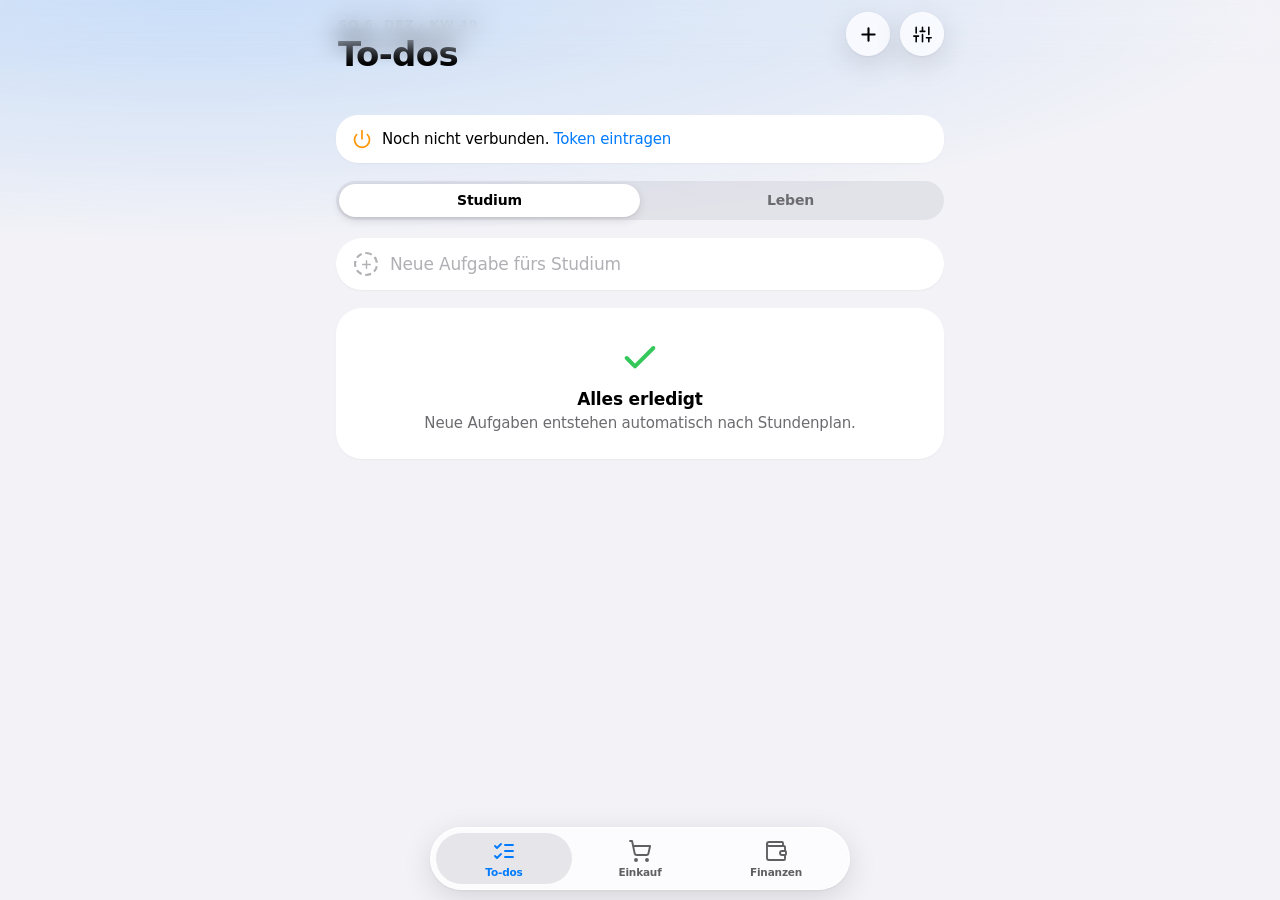
==== index.html @ f3ca8553 "Neues Design: Landschaft, Liquid Glass, Smart Stack, Licht-Favoriten, Nachtuhr, Handy im iOS-26-Stil" ====
<!doctype html>
<html lang="de">
<head>
<meta charset="utf-8">
<meta name="viewport" content="width=device-width, initial-scale=1, viewport-fit=cover">
<meta name="apple-mobile-web-app-capable" content="yes">
<meta name="mobile-web-app-capable" content="yes">
<meta name="apple-mobile-web-app-status-bar-style" content="default">
<meta name="apple-mobile-web-app-title" content="Alltag">
<meta name="theme-color" content="#f2f2f7" media="(prefers-color-scheme: light)">
<meta name="theme-color" content="#000000" media="(prefers-color-scheme: dark)">
<title>Alltag</title>
<link rel="stylesheet" href="shared/style.css">
<link rel="stylesheet" href="phone.css">
</head>
<body>
<div class="tint" id="tint"></div>
<div class="kante-oben"></div>
<div class="nav-knoepfe">
  <button class="rund glas" id="neu" aria-label="Hinzufügen"></button>
  <a class="rund glas" href="einstellungen.html" aria-label="Einstellungen" id="zahnrad"></a>
</div>

<main>
  <div class="kopf">
    <div class="info" id="datum">…</div>
    <h1 id="titel">To-dos</h1>
    <div class="wetterzeile" id="wetter"></div>
  </div>
  <div id="banner"></div>

  <section id="tab-todos" hidden>
    <div class="segment" data-seg="todoListe" style="--n:2"><button data-v="studium">Studium</button><button data-v="leben">Leben</button></div>
    <div class="gruppe eingabe-gruppe">
      <div class="zeile eingabe"><span class="kreis plus" id="plus-todo"></span><input class="feld" id="todo-input" placeholder="Neue Aufgabe" enterkeyhint="done" autocomplete="off"></div>
      <div class="zubehoer" id="todo-zubehoer" hidden>
        <div class="chips" id="todo-module"></div>
        <div class="chips" id="todo-faellig"></div>
      </div>
    </div>
    <div id="todo-liste"></div>
    <button class="textknopf" id="erledigt-umschalten"></button>
    <div id="erledigt-liste"></div>
  </section>

  <section id="tab-einkauf" hidden>
    <div class="gruppe eingabe-gruppe">
      <div class="zeile eingabe"><span class="kreis plus" id="plus-einkauf"></span><input class="feld" id="einkauf-input" placeholder="Artikel hinzufügen" enterkeyhint="done" autocomplete="off"></div>
    </div>
    <div class="vorschlaege" id="vorschlaege"></div>
    <div id="einkauf-liste"></div>
    <button class="textknopf" id="einkauf-aufraeumen" hidden>Erledigte entfernen</button>
  </section>

  <section id="tab-finanzen" hidden>
    <div class="segment" data-seg="finAnsicht" style="--n:2"><button data-v="uebersicht">Übersicht</button><button data-v="verlauf">Verlauf</button></div>
    <div id="fin-uebersicht">
      <div class="segment klein" data-seg="zeitraum" style="--n:3"><button data-v="monat">Monat</button><button data-v="3m">3 Monate</button><button data-v="12m">12 Monate</button></div>
      <div class="held" id="fin-held"></div>
      <div class="gruppe-titel"><span>Kategorien</span><span class="zahl" id="fin-hinweis"></span></div>
      <div class="gruppe" id="fin-kat"></div>
      <div id="fin-letzte"></div>
    </div>
    <div id="fin-verlauf" hidden>
      <div class="chips" id="verlauf-chips" style="margin-bottom:14px"></div>
      <div class="diagramm" id="verlauf-svg"></div>
      <div class="kennzahlen" id="verlauf-zahlen"></div>
    </div>
  </section>
</main>

<nav class="tabbar glas" id="tabbar">
  <span class="tab-pille"></span>
  <button data-tab="todos" id="tb-todos"></button>
  <button data-tab="einkauf" id="tb-einkauf"></button>
  <button data-tab="finanzen" id="tb-finanzen"></button>
</nav>

<div class="schleier" id="schleier"></div>

<!-- Ausgabe -->
<div class="blatt glas" id="blatt-kosten">
  <div class="griff"></div>
  <div class="kopfzeile"><button class="rund-k" data-zu aria-label="Abbrechen" id="kosten-zu"></button><b id="kosten-titel">Neue Ausgabe</b><button class="rund-k fertig" id="kosten-sichern" aria-label="Sichern"></button></div>
  <input class="betragfeld" id="betrag" inputmode="decimal" placeholder="0,00 €" autocomplete="off">
  <div class="katwahl" id="katwahl"></div>
  <div class="gruppe" style="margin-bottom:10px">
    <div class="zeile"><input class="feld" id="notiz" placeholder="Notiz (optional)" autocomplete="off"></div>
    <div class="zeile"><span class="haupt">Datum</span><input type="date" id="kosten-datum" class="datumfeld"></div>
  </div>
  <button class="loeschknopf" id="kosten-loeschen" hidden>Ausgabe löschen</button>
  <div class="fehler" id="kosten-fehler"></div>
</div>

<!-- Aufgabe bearbeiten -->
<div class="blatt glas" id="blatt-aufgabe">
  <div class="griff"></div>
  <div class="kopfzeile"><button class="rund-k" data-zu aria-label="Abbrechen" id="aufgabe-zu"></button><b>Aufgabe</b><button class="rund-k fertig" id="aufgabe-sichern" aria-label="Sichern"></button></div>
  <div class="gruppe" style="margin-bottom:14px"><div class="zeile"><input class="feld" id="aufgabe-titel" placeholder="Titel" autocomplete="off"></div></div>
  <div class="unterlabel">Liste</div>
  <div class="segment" id="aufgabe-liste" data-lokal style="--n:2"><button data-v="studium">Studium</button><button data-v="leben">Leben</button></div>
  <div id="aufgabe-modul-box"><div class="unterlabel">Modul</div><div class="chips" id="aufgabe-module" style="margin-bottom:16px"></div></div>
  <div class="unterlabel">Fällig</div>
  <div class="chips" id="aufgabe-faellig" style="margin-bottom:10px"></div>
  <input type="date" id="aufgabe-datum" class="datumfeld voll" hidden>
  <button class="loeschknopf" id="aufgabe-loeschen">Aufgabe löschen</button>
</div>

<script type="module" src="phone.js"></script>
</body>
</html>
---- shared/style.css ----
:root {
  color-scheme: light dark;
  --bg: #f2f2f7; --karte: #ffffff; --karte2: #f2f2f7; --text: #000; --t2: #6c6c70; --t3: #b0b0b5;
  --linie: rgba(60, 60, 67, .15); --accent: #007aff; --ok: #34c759; --warn: #ff9500; --bad: #ff3b30;
  --seg: rgba(118, 118, 128, .12); --seg-an: #fff; --schatten: 0 1px 2px rgba(0, 0, 0, .04);
  --glas: rgba(255, 255, 255, .72); --glas-rand: rgba(255, 255, 255, .8); --glas-schatten: 0 8px 30px rgba(0, 0, 0, .12), 0 1px 3px rgba(0, 0, 0, .06);
  --rund: 26px; --tint: #007aff;
}
@media (prefers-color-scheme: dark) {
  :root {
    --bg: #000; --karte: #1c1c1e; --karte2: #2c2c2e; --text: #fff; --t2: #98989f; --t3: #5a5a5f;
    --linie: rgba(84, 84, 88, .5); --accent: #0a84ff; --ok: #30d158; --warn: #ff9f0a; --bad: #ff453a;
    --seg: rgba(118, 118, 128, .24); --seg-an: #636366; --schatten: none;
    --glas: rgba(40, 40, 44, .62); --glas-rand: rgba(255, 255, 255, .14); --glas-schatten: 0 8px 30px rgba(0, 0, 0, .5);
  }
}
* { box-sizing: border-box; -webkit-tap-highlight-color: transparent; }
html, body { margin: 0; }
body { background: var(--bg); color: var(--text); font: 17px/1.35 -apple-system, BlinkMacSystemFont, "SF Pro Text", system-ui, sans-serif; -webkit-font-smoothing: antialiased; letter-spacing: -.01em; }
button, input, select { font: inherit; color: inherit; letter-spacing: inherit; }
a { color: var(--accent); text-decoration: none; }
.ic { display: block; flex: none; }
[hidden] { display: none !important; }

/* Liquid Glass */
.glas { background: var(--glas); -webkit-backdrop-filter: blur(22px) saturate(180%); backdrop-filter: blur(22px) saturate(180%);
  border: .5px solid var(--glas-rand); box-shadow: var(--glas-schatten), inset 0 1px 0 rgba(255, 255, 255, .45); }
@media (prefers-color-scheme: dark) { .glas { box-shadow: var(--glas-schatten), inset 0 1px 0 rgba(255, 255, 255, .12); } }

.gruppe { background: var(--karte); border-radius: var(--rund); overflow: hidden; margin: 0 0 24px; box-shadow: var(--schatten); }
.gruppe-titel { font-size: 15px; font-weight: 650; color: var(--text); margin: 0 6px 8px; display: flex; justify-content: space-between; align-items: baseline; letter-spacing: -.01em; }
.gruppe-titel .zahl { font-size: 15px; font-weight: 500; color: var(--t2); }
.zeile { display: flex; align-items: center; gap: 12px; min-height: 52px; padding: 9px 18px; position: relative; }
.zeile + .zeile::before, .zeile + .eintraege::before { content: ""; position: absolute; top: 0; right: 0; left: var(--einzug, 18px); border-top: .5px solid var(--linie); }
.zeile .haupt { flex: 1; min-width: 0; }
.zeile .neben { color: var(--t2); font-size: 15px; white-space: nowrap; font-variant-numeric: tabular-nums; }

.segment { position: relative; display: flex; background: var(--seg); border-radius: 999px; padding: 3px; margin: 0 0 18px; }
.segment::before { content: ""; position: absolute; top: 3px; bottom: 3px; left: 3px; width: calc((100% - 6px) / var(--n, 2)); border-radius: 999px; background: var(--seg-an);
  box-shadow: 0 3px 10px rgba(0, 0, 0, .12), 0 1px 2px rgba(0, 0, 0, .06); transform: translateX(calc(100% * var(--i, 0))); transition: transform .35s cubic-bezier(.3, .9, .3, 1.05); }
.segment button { position: relative; flex: 1; border: 0; background: transparent; padding: 7px 4px; border-radius: 999px; font-size: 14px; font-weight: 550; color: var(--t2); transition: color .25s; }
.segment button.an { color: var(--text); font-weight: 650; }

.kreis { width: 24px; height: 24px; border-radius: 50%; border: 2px solid var(--cd, var(--t3)); flex: none; display: grid; place-items: center; color: transparent; background: none; padding: 0; transition: background .2s, transform .15s; }
.kreis:active { transform: scale(.85); }
.kreis.an { background: var(--cd, var(--accent)); color: #fff; }
@media (prefers-color-scheme: dark) { .kreis { border-color: var(--c, var(--t3)); } .kreis.an { background: var(--c, var(--accent)); color: #000; } }

.badge { position: relative; z-index: 0; flex: none; display: inline-block; font-size: 12px; font-weight: 750; letter-spacing: .02em; padding: 2px 6px; border-radius: 6px; color: var(--cd); margin-right: 7px; vertical-align: 1px; }
.badge::before { content: ""; position: absolute; inset: 0; border-radius: inherit; background: var(--c); opacity: .28; z-index: -1; }
@media (prefers-color-scheme: dark) { .badge { color: var(--c); } .badge::before { opacity: .22; } }

input.feld { width: 100%; border: 0; background: transparent; outline: none; padding: 0; font-size: 17px; }
input.feld::placeholder { color: var(--t3); }
.textknopf { background: none; border: 0; color: var(--accent); padding: 10px 6px; font-size: 16px; font-weight: 500; }
.symbol { width: 30px; height: 30px; border-radius: 9px; display: grid; place-items: center; color: #fff; flex: none; box-shadow: inset 0 1px 0 rgba(255,255,255,.25); }

.chips { display: flex; gap: 8px; overflow-x: auto; margin: 0 -16px; padding: 2px 16px; scrollbar-width: none; }
.chips::-webkit-scrollbar { display: none; }
.chip { flex: none; display: inline-flex; align-items: center; gap: 5px; border: 0; background: var(--karte); border-radius: 999px; padding: 7px 13px; font-size: 14px; font-weight: 550; box-shadow: var(--schatten); color: var(--text); }
.chip.an { background: var(--c, var(--accent)); color: #fff; }
.chip .ic { width: 15px; height: 15px; }

#toast { position: fixed; left: 50%; bottom: calc(92px + env(safe-area-inset-bottom)); transform: translate(-50%, 20px) scale(.96); opacity: 0; pointer-events: none;
  border-radius: 999px; padding: 8px 8px 8px 18px; display: flex; gap: 12px; align-items: center; font-size: 15px; font-weight: 500;
  transition: transform .3s cubic-bezier(.3, .9, .3, 1.1), opacity .25s; z-index: 60; max-width: calc(100% - 32px); white-space: nowrap;
  background: var(--glas); -webkit-backdrop-filter: blur(22px) saturate(180%); backdrop-filter: blur(22px) saturate(180%); border: .5px solid var(--glas-rand); box-shadow: var(--glas-schatten); }
#toast span { overflow: hidden; text-overflow: ellipsis; }
#toast.an { transform: translate(-50%, 0) scale(1); opacity: 1; pointer-events: auto; }
#toast button { background: var(--accent); border: 0; color: #fff; font-weight: 650; padding: 6px 13px; border-radius: 999px; font-size: 14px; }
---- phone.css ----
main { position: relative; z-index: 1; padding: calc(env(safe-area-inset-top) + 14px) 16px calc(120px + env(safe-area-inset-bottom)); max-width: 640px; margin: 0 auto; }
.tint { position: fixed; inset: 0 0 auto 0; height: 340px; z-index: 0; pointer-events: none; transition: background .6s;
  background: radial-gradient(120% 100% at 15% 0%, var(--tint-farbe, rgba(0,122,255,.16)), transparent 70%); }
.kante-oben { position: fixed; inset: 0 0 auto 0; height: calc(env(safe-area-inset-top) + 66px); z-index: 20; pointer-events: none;
  -webkit-backdrop-filter: blur(14px); backdrop-filter: blur(14px); -webkit-mask-image: linear-gradient(#000 45%, transparent); mask-image: linear-gradient(#000 45%, transparent); }

.nav-knoepfe { position: fixed; top: calc(env(safe-area-inset-top) + 12px); right: max(16px, calc(50% - 304px)); display: flex; gap: 10px; z-index: 25; }
.rund { width: 44px; height: 44px; border-radius: 50%; display: grid; place-items: center; color: var(--text); border: 0; padding: 0; }
.rund:active { transform: scale(.92); }
.rund.akzent { background: var(--accent); color: #fff; border: 0; box-shadow: 0 6px 18px rgba(0, 122, 255, .35), inset 0 1px 0 rgba(255,255,255,.35); }

.kopf { margin: 2px 2px 18px; padding-right: 110px; }
.kopf .info { font-size: 13px; color: var(--t2); font-weight: 650; text-transform: uppercase; letter-spacing: .03em; }
h1 { font-size: 34px; font-weight: 750; letter-spacing: -.02em; margin: 2px 0 6px; line-height: 1.1; }
.wetterzeile { display: flex; align-items: center; gap: 6px; font-size: 14px; color: var(--t2); min-height: 18px; white-space: nowrap; overflow: hidden; }
.wetterzeile .ic { color: #ff9f0a; width: 17px; height: 17px; }
.wetterzeile b { color: var(--text); font-weight: 600; }

/* Tab-Leiste */
.tabbar { position: fixed; left: 50%; transform: translateX(-50%); bottom: calc(10px + env(safe-area-inset-bottom)); width: min(calc(100% - 40px), 420px);
  display: grid; grid-template-columns: repeat(3, 1fr); padding: 5px; border-radius: 999px; z-index: 30; }
.tab-pille { position: absolute; top: 5px; bottom: 5px; left: 5px; width: calc((100% - 10px) / 3); border-radius: 999px; background: rgba(120, 120, 128, .16);
  transform: translateX(calc(100% * var(--i, 0))); transition: transform .4s cubic-bezier(.3, .9, .3, 1.1); }
.tabbar button { position: relative; border: 0; background: none; display: flex; flex-direction: column; align-items: center; gap: 2px; padding: 6px 0 5px; font-size: 10.5px; font-weight: 600; color: var(--text); opacity: .62; transition: color .25s, opacity .25s; }
.tabbar button.an { color: var(--accent); opacity: 1; }
.tabbar .ic { width: 24px; height: 24px; }
.tabbar .punkt { position: absolute; top: 3px; left: calc(50% + 9px); min-width: 17px; height: 17px; padding: 0 5px; border-radius: 999px; background: var(--bad); color: #fff; font-size: 11px; font-weight: 700; line-height: 17px; text-align: center; }

/* Eingabe */
.eingabe-gruppe { margin-bottom: 18px; }
.kreis.plus { border-style: dashed; color: var(--t3); border-color: var(--t3); }
.kreis.plus .ic { width: 13px; height: 13px; }
.zubehoer { padding: 2px 0 12px; display: flex; flex-direction: column; gap: 8px; border-top: .5px solid var(--linie); padding-top: 10px; }
.zubehoer .chips { margin: 0; padding: 0 14px; }
.zubehoer .chip { background: var(--karte2); box-shadow: none; padding: 6px 12px; }
.zubehoer .chip.an { background: var(--c, var(--accent)); color: #fff; }
.unterlabel { font-size: 13px; color: var(--t2); font-weight: 600; text-transform: uppercase; letter-spacing: .03em; margin: 0 4px 7px; }

/* Aufgaben */
.task { --einzug: 54px; }
.task .titel { display: flex; align-items: center; min-width: 0; }
.task .titel .txt { overflow: hidden; text-overflow: ellipsis; white-space: nowrap; }
.task.erl .titel .txt { color: var(--t2); text-decoration: line-through; }
.task .neben.heute { color: var(--cd); font-weight: 650; }
.task .neben.ueber { color: var(--bad); font-weight: 600; }
@media (prefers-color-scheme: dark) { .task .neben.heute { color: var(--c); } }
.leer { text-align: center; color: var(--t2); padding: 30px 16px 26px; font-size: 15px; }
.leer .ic { margin: 0 auto 10px; color: var(--ok); width: 40px; height: 40px; }
.leer b { display: block; color: var(--text); font-size: 17px; margin-bottom: 2px; }

/* Einkauf */
.artikel { --einzug: 54px; }
.artikel.erl .haupt { color: var(--t3); text-decoration: line-through; }
.vorschlaege { margin: -6px 0 20px; }
.vorschlaege .unterlabel { margin-bottom: 8px; }

/* Finanzen */
.segment.klein button { font-size: 13px; padding: 6px 4px; }
.held { position: relative; overflow: hidden; background: var(--karte); border-radius: 28px; padding: 20px 20px 18px; margin-bottom: 26px; box-shadow: var(--schatten); }
.held .reihe { display: flex; align-items: center; justify-content: space-between; gap: 12px; }
.held .klein { font-size: 13px; color: var(--t2); font-weight: 650; text-transform: uppercase; letter-spacing: .03em; }
.held .gross { font-family: ui-rounded, -apple-system, system-ui, sans-serif; font-size: 44px; font-weight: 700; letter-spacing: -.03em; margin: 2px 0 2px; font-variant-numeric: tabular-nums; line-height: 1.05; }
.held .unter { font-size: 15px; color: var(--t2); }
.held .unter b { color: var(--text); font-weight: 650; }
.held .ring text { font-family: ui-rounded, -apple-system, system-ui; font-size: 15px; font-weight: 700; fill: var(--text); }
.stapelbalken { display: flex; height: 10px; border-radius: 999px; overflow: hidden; background: var(--karte2); margin-top: 16px; gap: 2px; }
.stapelbalken span { display: block; height: 100%; }
.kat { --einzug: 60px; cursor: pointer; }
.kat .oben { display: flex; justify-content: space-between; gap: 8px; align-items: baseline; }
.kat .betrag { font-variant-numeric: tabular-nums; font-weight: 600; }
.kat .betrag small { color: var(--t2); font-weight: 400; font-size: 14px; }
.balken { height: 6px; border-radius: 999px; background: var(--karte2); margin-top: 7px; overflow: hidden; }
.balken span { display: block; height: 100%; border-radius: 999px; }
.balken .ok { background: var(--ok); } .balken .warn { background: var(--warn); } .balken .bad { background: var(--bad); } .balken .neutral { background: var(--t3); }
.eintraege { position: relative; background: var(--karte2); }
.eintrag { display: flex; gap: 10px; align-items: center; padding: 10px 18px 10px 60px; font-size: 15px; }
.eintrag .haupt { flex: 1; min-width: 0; overflow: hidden; text-overflow: ellipsis; white-space: nowrap; }
.eintrag .neben { color: var(--t2); font-variant-numeric: tabular-nums; }
.buchung { --einzug: 60px; cursor: pointer; }
.buchung .unter { font-size: 13px; color: var(--t2); }
.buchung .betrag { font-weight: 600; font-variant-numeric: tabular-nums; }

.diagramm { background: var(--karte); border-radius: 26px; padding: 18px 12px 10px; margin-bottom: 22px; box-shadow: var(--schatten); }
.diagramm svg { display: block; width: 100%; height: auto; }
.diagramm text { font-size: 11px; fill: var(--t2); }
.kennzahlen { display: grid; grid-template-columns: 1fr 1fr; gap: 12px; margin-bottom: 22px; }
.kennzahl { background: var(--karte); border-radius: 22px; padding: 14px 16px; box-shadow: var(--schatten); }
.kennzahl .k { font-size: 13px; color: var(--t2); font-weight: 500; }
.kennzahl .v { font-family: ui-rounded, -apple-system, system-ui; font-size: 24px; font-weight: 700; font-variant-numeric: tabular-nums; letter-spacing: -.02em; }

/* Sheets */
.schleier { position: fixed; inset: 0; background: rgba(0, 0, 0, .28); z-index: 40; opacity: 0; pointer-events: none; transition: opacity .3s; }
.schleier.an { opacity: 1; pointer-events: auto; }
.blatt { position: fixed; left: 8px; right: 8px; bottom: calc(8px + env(safe-area-inset-bottom)); max-width: 620px; margin: 0 auto; border-radius: 36px; padding: 8px 18px 20px; z-index: 41;
  transform: translateY(calc(100% + 30px)); transition: transform .42s cubic-bezier(.25, .9, .3, 1); max-height: calc(100% - env(safe-area-inset-top) - 30px); overflow-y: auto;
  --glas: rgba(242, 242, 247, .9); }
@media (prefers-color-scheme: dark) { .blatt { --glas: rgba(28, 28, 30, .9); } }
.blatt.an { transform: none; }
.blatt .griff { width: 38px; height: 5px; border-radius: 3px; background: var(--t3); margin: 0 auto 8px; opacity: .7; }
.blatt .kopfzeile { display: flex; justify-content: space-between; align-items: center; margin-bottom: 14px; }
.blatt .kopfzeile b { font-size: 17px; font-weight: 650; }
.rund-k { width: 38px; height: 38px; border-radius: 50%; border: 0; display: grid; place-items: center; background: var(--seg); color: var(--text); padding: 0; }
.rund-k.fertig { background: var(--accent); color: #fff; }
.rund-k .ic { width: 18px; height: 18px; }
.betragfeld { display: block; width: 100%; border: 0; background: none; outline: none; text-align: center; font-family: ui-rounded, -apple-system, system-ui; font-size: 46px; font-weight: 700; letter-spacing: -.03em; padding: 4px 0 14px; font-variant-numeric: tabular-nums; }
.betragfeld::placeholder { color: var(--t3); }
.katwahl { display: grid; grid-template-columns: repeat(3, 1fr); gap: 8px; margin-bottom: 14px; }
.katwahl button { border: 0; background: var(--karte); border-radius: 18px; padding: 11px 4px 9px; display: flex; flex-direction: column; align-items: center; gap: 6px; font-size: 12.5px; font-weight: 600; transition: transform .15s; }
.katwahl button:active { transform: scale(.95); }
.katwahl button.an { box-shadow: inset 0 0 0 2.5px var(--c); }
.datumfeld { border: 0; background: var(--karte2); border-radius: 10px; padding: 6px 10px; font-size: 15px; color: var(--accent); outline: none; }
.datumfeld.voll { display: block; width: 100%; margin-bottom: 12px; padding: 10px 12px; }
.loeschknopf { display: block; width: 100%; border: 0; border-radius: 16px; padding: 13px; background: var(--karte); color: var(--bad); font-weight: 600; margin-top: 8px; }
.fehler { color: var(--bad); font-size: 14px; text-align: center; min-height: 18px; margin-top: 6px; }

.banner { background: var(--karte); border-radius: 22px; padding: 14px 16px; margin-bottom: 18px; font-size: 15px; display: flex; gap: 10px; align-items: center; box-shadow: var(--schatten); }
.banner .ic { color: var(--warn); }
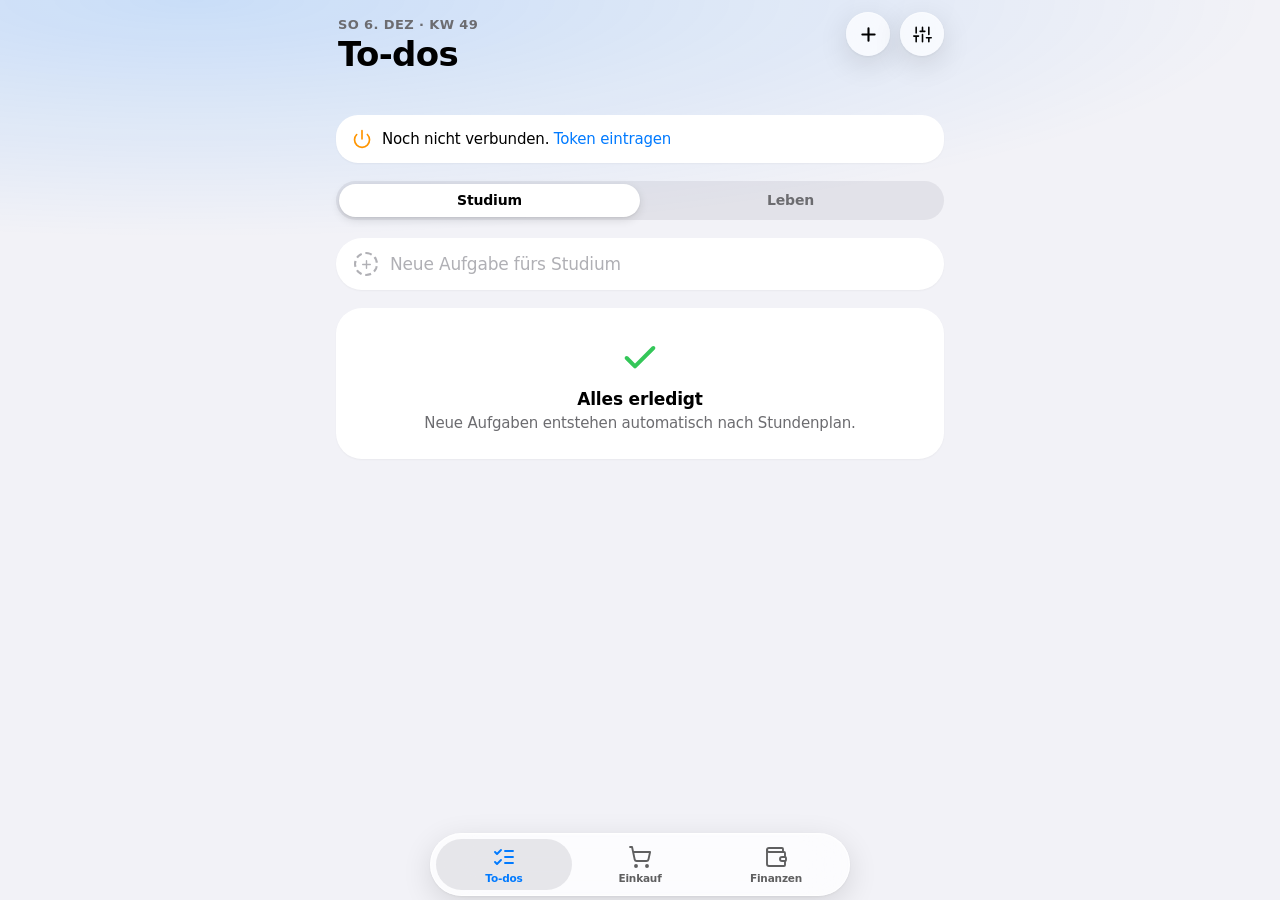
==== commit 7de84bbd: "Kopfzeilen-Overlay entfernt, Tab-Leiste tiefer, kein Rot bei Datum, Zuletzt-Anzeige raus Co-Authored" ====
--- a/index.html
+++ b/index.html
@@ -10,12 +10,13 @@
 <meta name="theme-color" content="#f2f2f7" media="(prefers-color-scheme: light)">
 <meta name="theme-color" content="#000000" media="(prefers-color-scheme: dark)">
 <title>Alltag</title>
+<link rel="apple-touch-icon" href="icons/alltag-180.png">
+<link rel="icon" href="icons/alltag-512.png">
 <link rel="stylesheet" href="shared/style.css">
 <link rel="stylesheet" href="phone.css">
 </head>
 <body>
 <div class="tint" id="tint"></div>
-<div class="kante-oben"></div>
 <div class="nav-knoepfe">
   <button class="rund glas" id="neu" aria-label="Hinzufügen"></button>
   <a class="rund glas" href="einstellungen.html" aria-label="Einstellungen" id="zahnrad"></a>
--- a/phone.css
+++ b/phone.css
@@ -1,9 +1,8 @@
 main { position: relative; z-index: 1; padding: calc(env(safe-area-inset-top) + 14px) 16px calc(120px + env(safe-area-inset-bottom)); max-width: 640px; margin: 0 auto; }
 .tint { position: fixed; inset: 0 0 auto 0; height: 340px; z-index: 0; pointer-events: none; transition: background .6s;
   background: radial-gradient(120% 100% at 15% 0%, var(--tint-farbe, rgba(0,122,255,.16)), transparent 70%); }
-.kante-oben { position: fixed; inset: 0 0 auto 0; height: calc(env(safe-area-inset-top) + 66px); z-index: 20; pointer-events: none;
-  -webkit-backdrop-filter: blur(14px); backdrop-filter: blur(14px); -webkit-mask-image: linear-gradient(#000 45%, transparent); mask-image: linear-gradient(#000 45%, transparent); }
 
+.kante-oben.an { opacity: 1; }
 .nav-knoepfe { position: fixed; top: calc(env(safe-area-inset-top) + 12px); right: max(16px, calc(50% - 304px)); display: flex; gap: 10px; z-index: 25; }
 .rund { width: 44px; height: 44px; border-radius: 50%; display: grid; place-items: center; color: var(--text); border: 0; padding: 0; }
 .rund:active { transform: scale(.92); }
@@ -17,7 +16,7 @@
 .wetterzeile b { color: var(--text); font-weight: 600; }
 
 /* Tab-Leiste */
-.tabbar { position: fixed; left: 50%; transform: translateX(-50%); bottom: calc(10px + env(safe-area-inset-bottom)); width: min(calc(100% - 40px), 420px);
+.tabbar { position: fixed; left: 50%; transform: translateX(-50%); bottom: calc(env(safe-area-inset-bottom) * .4 + 4px); width: min(calc(100% - 40px), 420px);
   display: grid; grid-template-columns: repeat(3, 1fr); padding: 5px; border-radius: 999px; z-index: 30; }
 .tab-pille { position: absolute; top: 5px; bottom: 5px; left: 5px; width: calc((100% - 10px) / 3); border-radius: 999px; background: rgba(120, 120, 128, .16);
   transform: translateX(calc(100% * var(--i, 0))); transition: transform .4s cubic-bezier(.3, .9, .3, 1.1); }
@@ -42,7 +41,7 @@
 .task .titel .txt { overflow: hidden; text-overflow: ellipsis; white-space: nowrap; }
 .task.erl .titel .txt { color: var(--t2); text-decoration: line-through; }
 .task .neben.heute { color: var(--cd); font-weight: 650; }
-.task .neben.ueber { color: var(--bad); font-weight: 600; }
+.task .neben.ueber { color: var(--t2); }
 @media (prefers-color-scheme: dark) { .task .neben.heute { color: var(--c); } }
 .leer { text-align: center; color: var(--t2); padding: 30px 16px 26px; font-size: 15px; }
 .leer .ic { margin: 0 auto 10px; color: var(--ok); width: 40px; height: 40px; }
@@ -92,10 +91,10 @@
 .schleier { position: fixed; inset: 0; background: rgba(0, 0, 0, .28); z-index: 40; opacity: 0; pointer-events: none; transition: opacity .3s; }
 .schleier.an { opacity: 1; pointer-events: auto; }
 .blatt { position: fixed; left: 8px; right: 8px; bottom: calc(8px + env(safe-area-inset-bottom)); max-width: 620px; margin: 0 auto; border-radius: 36px; padding: 8px 18px 20px; z-index: 41;
-  transform: translateY(calc(100% + 30px)); transition: transform .42s cubic-bezier(.25, .9, .3, 1); max-height: calc(100% - env(safe-area-inset-top) - 30px); overflow-y: auto;
+  transform: translateY(calc(100% + 60px)); visibility: hidden; transition: transform .42s cubic-bezier(.25, .9, .3, 1), visibility 0s .42s; max-height: calc(100% - env(safe-area-inset-top) - 30px); overflow-y: auto;
   --glas: rgba(242, 242, 247, .9); }
 @media (prefers-color-scheme: dark) { .blatt { --glas: rgba(28, 28, 30, .9); } }
-.blatt.an { transform: none; }
+.blatt.an { transform: none; visibility: visible; transition: transform .42s cubic-bezier(.25, .9, .3, 1), visibility 0s; }
 .blatt .griff { width: 38px; height: 5px; border-radius: 3px; background: var(--t3); margin: 0 auto 8px; opacity: .7; }
 .blatt .kopfzeile { display: flex; justify-content: space-between; align-items: center; margin-bottom: 14px; }
 .blatt .kopfzeile b { font-size: 17px; font-weight: 650; }
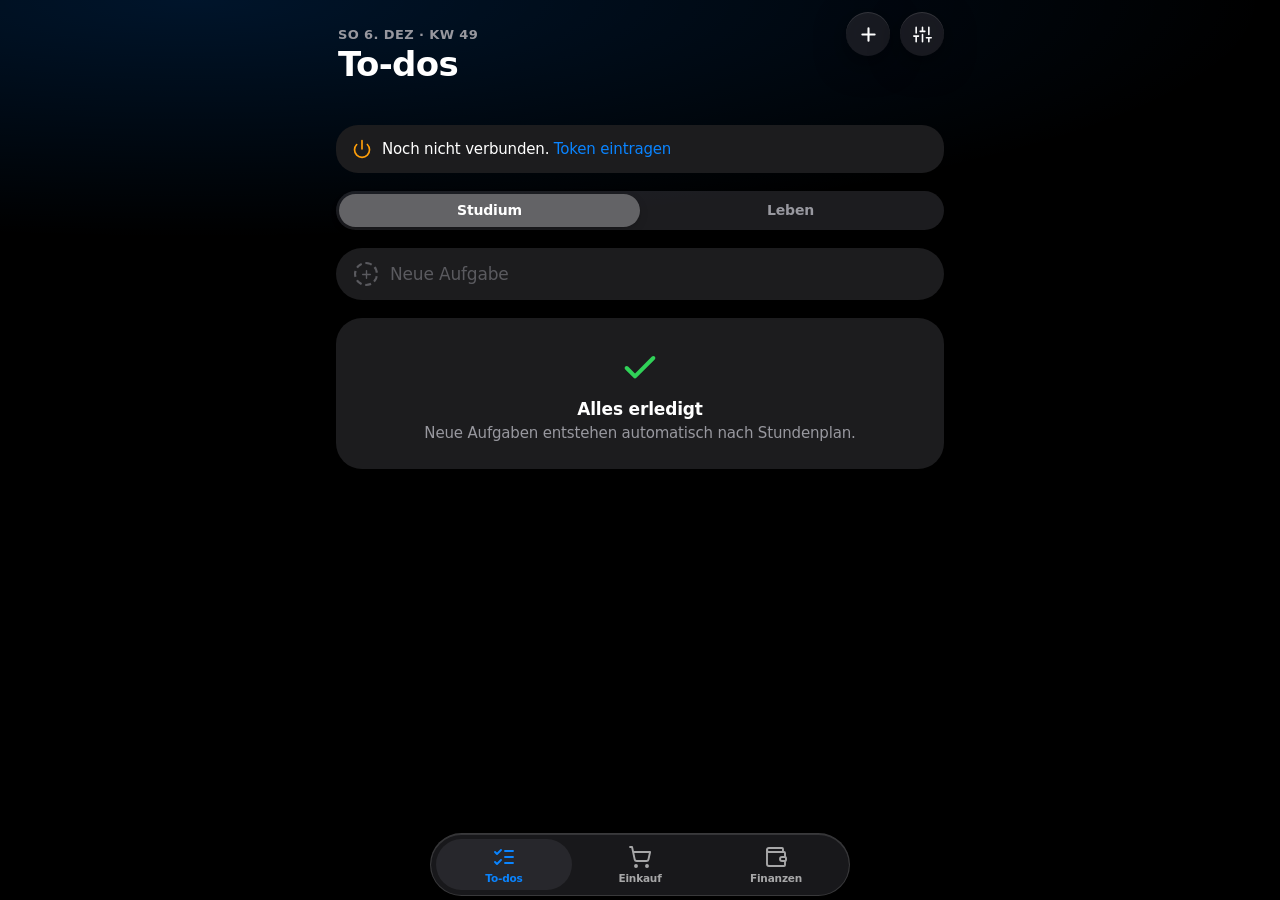
==== commit 7e380a75: "Wischen zum Löschen (Handy+Panel), Handy dunkel mit durchsichtiger Statusleiste, oberer Verlauf am P" ====
--- a/index.html
+++ b/index.html
@@ -5,10 +5,9 @@
 <meta name="viewport" content="width=device-width, initial-scale=1, viewport-fit=cover">
 <meta name="apple-mobile-web-app-capable" content="yes">
 <meta name="mobile-web-app-capable" content="yes">
-<meta name="apple-mobile-web-app-status-bar-style" content="default">
+<meta name="apple-mobile-web-app-status-bar-style" content="black-translucent">
 <meta name="apple-mobile-web-app-title" content="Alltag">
-<meta name="theme-color" content="#f2f2f7" media="(prefers-color-scheme: light)">
-<meta name="theme-color" content="#000000" media="(prefers-color-scheme: dark)">
+<meta name="theme-color" content="#000000">
 <title>Alltag</title>
 <link rel="apple-touch-icon" href="icons/alltag-180.png">
 <link rel="icon" href="icons/alltag-512.png">
--- a/shared/style.css
+++ b/shared/style.css
@@ -1,4 +1,4 @@
-:root {
+:root { color-scheme: dark;
   color-scheme: light dark;
   --bg: #f2f2f7; --karte: #ffffff; --karte2: #f2f2f7; --text: #000; --t2: #6c6c70; --t3: #b0b0b5;
   --linie: rgba(60, 60, 67, .15); --accent: #007aff; --ok: #34c759; --warn: #ff9500; --bad: #ff3b30;
@@ -6,7 +6,7 @@
   --glas: rgba(255, 255, 255, .72); --glas-rand: rgba(255, 255, 255, .8); --glas-schatten: 0 8px 30px rgba(0, 0, 0, .12), 0 1px 3px rgba(0, 0, 0, .06);
   --rund: 26px; --tint: #007aff;
 }
-@media (prefers-color-scheme: dark) {
+@media all {
   :root {
     --bg: #000; --karte: #1c1c1e; --karte2: #2c2c2e; --text: #fff; --t2: #98989f; --t3: #5a5a5f;
     --linie: rgba(84, 84, 88, .5); --accent: #0a84ff; --ok: #30d158; --warn: #ff9f0a; --bad: #ff453a;
@@ -25,7 +25,7 @@
 /* Liquid Glass */
 .glas { background: var(--glas); -webkit-backdrop-filter: blur(22px) saturate(180%); backdrop-filter: blur(22px) saturate(180%);
   border: .5px solid var(--glas-rand); box-shadow: var(--glas-schatten), inset 0 1px 0 rgba(255, 255, 255, .45); }
-@media (prefers-color-scheme: dark) { .glas { box-shadow: var(--glas-schatten), inset 0 1px 0 rgba(255, 255, 255, .12); } }
+@media all { .glas { box-shadow: var(--glas-schatten), inset 0 1px 0 rgba(255, 255, 255, .12); } }
 
 .gruppe { background: var(--karte); border-radius: var(--rund); overflow: hidden; margin: 0 0 24px; box-shadow: var(--schatten); }
 .gruppe-titel { font-size: 15px; font-weight: 650; color: var(--text); margin: 0 6px 8px; display: flex; justify-content: space-between; align-items: baseline; letter-spacing: -.01em; }
@@ -44,11 +44,11 @@
 .kreis { width: 24px; height: 24px; border-radius: 50%; border: 2px solid var(--cd, var(--t3)); flex: none; display: grid; place-items: center; color: transparent; background: none; padding: 0; transition: background .2s, transform .15s; }
 .kreis:active { transform: scale(.85); }
 .kreis.an { background: var(--cd, var(--accent)); color: #fff; }
-@media (prefers-color-scheme: dark) { .kreis { border-color: var(--c, var(--t3)); } .kreis.an { background: var(--c, var(--accent)); color: #000; } }
+@media all { .kreis { border-color: var(--c, var(--t3)); } .kreis.an { background: var(--c, var(--accent)); color: #000; } }
 
 .badge { position: relative; z-index: 0; flex: none; display: inline-block; font-size: 12px; font-weight: 750; letter-spacing: .02em; padding: 2px 6px; border-radius: 6px; color: var(--cd); margin-right: 7px; vertical-align: 1px; }
 .badge::before { content: ""; position: absolute; inset: 0; border-radius: inherit; background: var(--c); opacity: .28; z-index: -1; }
-@media (prefers-color-scheme: dark) { .badge { color: var(--c); } .badge::before { opacity: .22; } }
+@media all { .badge { color: var(--c); } .badge::before { opacity: .22; } }
 
 input.feld { width: 100%; border: 0; background: transparent; outline: none; padding: 0; font-size: 17px; }
 input.feld::placeholder { color: var(--t3); }
--- a/phone.css
+++ b/phone.css
@@ -1,8 +1,7 @@
-main { position: relative; z-index: 1; padding: calc(env(safe-area-inset-top) + 14px) 16px calc(120px + env(safe-area-inset-bottom)); max-width: 640px; margin: 0 auto; }
+main { position: relative; z-index: 1; padding: calc(env(safe-area-inset-top) + 24px) 16px calc(120px + env(safe-area-inset-bottom)); max-width: 640px; margin: 0 auto; }
 .tint { position: fixed; inset: 0 0 auto 0; height: 340px; z-index: 0; pointer-events: none; transition: background .6s;
   background: radial-gradient(120% 100% at 15% 0%, var(--tint-farbe, rgba(0,122,255,.16)), transparent 70%); }
 
-.kante-oben.an { opacity: 1; }
 .nav-knoepfe { position: fixed; top: calc(env(safe-area-inset-top) + 12px); right: max(16px, calc(50% - 304px)); display: flex; gap: 10px; z-index: 25; }
 .rund { width: 44px; height: 44px; border-radius: 50%; display: grid; place-items: center; color: var(--text); border: 0; padding: 0; }
 .rund:active { transform: scale(.92); }
@@ -42,7 +41,7 @@
 .task.erl .titel .txt { color: var(--t2); text-decoration: line-through; }
 .task .neben.heute { color: var(--cd); font-weight: 650; }
 .task .neben.ueber { color: var(--t2); }
-@media (prefers-color-scheme: dark) { .task .neben.heute { color: var(--c); } }
+@media all { .task .neben.heute { color: var(--c); } }
 .leer { text-align: center; color: var(--t2); padding: 30px 16px 26px; font-size: 15px; }
 .leer .ic { margin: 0 auto 10px; color: var(--ok); width: 40px; height: 40px; }
 .leer b { display: block; color: var(--text); font-size: 17px; margin-bottom: 2px; }
@@ -93,7 +92,7 @@
 .blatt { position: fixed; left: 8px; right: 8px; bottom: calc(8px + env(safe-area-inset-bottom)); max-width: 620px; margin: 0 auto; border-radius: 36px; padding: 8px 18px 20px; z-index: 41;
   transform: translateY(calc(100% + 60px)); visibility: hidden; transition: transform .42s cubic-bezier(.25, .9, .3, 1), visibility 0s .42s; max-height: calc(100% - env(safe-area-inset-top) - 30px); overflow-y: auto;
   --glas: rgba(242, 242, 247, .9); }
-@media (prefers-color-scheme: dark) { .blatt { --glas: rgba(28, 28, 30, .9); } }
+@media all { .blatt { --glas: rgba(28, 28, 30, .9); } }
 .blatt.an { transform: none; visibility: visible; transition: transform .42s cubic-bezier(.25, .9, .3, 1), visibility 0s; }
 .blatt .griff { width: 38px; height: 5px; border-radius: 3px; background: var(--t3); margin: 0 auto 8px; opacity: .7; }
 .blatt .kopfzeile { display: flex; justify-content: space-between; align-items: center; margin-bottom: 14px; }
@@ -114,3 +113,9 @@
 
 .banner { background: var(--karte); border-radius: 22px; padding: 14px 16px; margin-bottom: 18px; font-size: 15px; display: flex; gap: 10px; align-items: center; box-shadow: var(--schatten); }
 .banner .ic { color: var(--warn); }
+
+/* Wischen zum Löschen */
+.zeile.task { padding: 0; overflow: hidden; }
+.task .vorn { display: flex; align-items: center; gap: 12px; min-height: 52px; padding: 9px 18px; width: 100%; box-sizing: border-box; background: var(--karte); position: relative; z-index: 1; transition: transform .28s cubic-bezier(.25,.9,.3,1); touch-action: pan-y; }
+.task.zieht .vorn { transition: none; }
+.task .loesch { position: absolute; top: 0; right: 0; bottom: 0; width: 96px; border: 0; background: var(--bad); color: #fff; font: inherit; font-size: 16px; font-weight: 600; display: grid; place-items: center; }
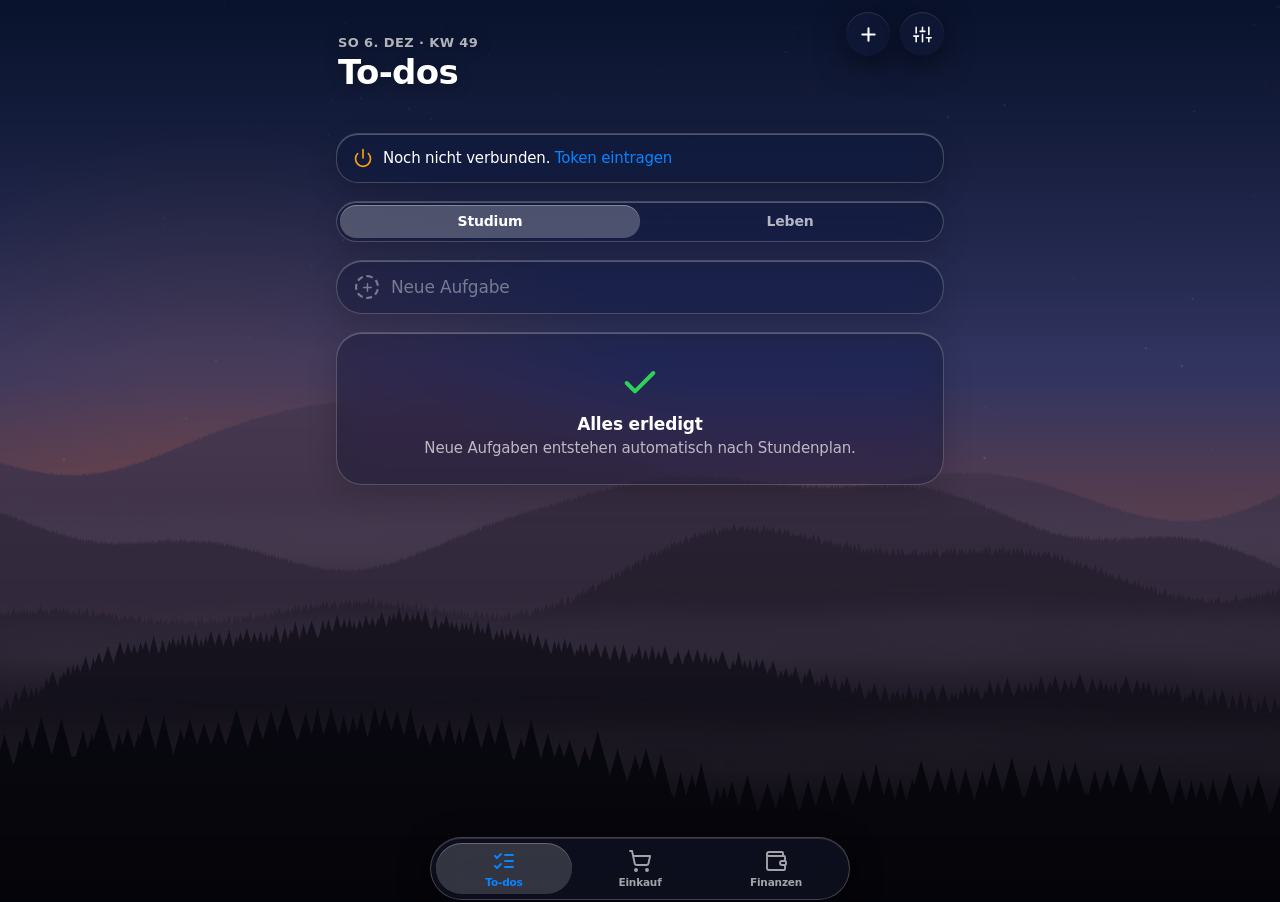
==== commit a6959ab6: "Handy im Liquid-Glass-Look mit Szene als Hintergrund, Tab-Leiste Versuch, Diagnose Co-Authored-By: C" ====
--- a/index.html
+++ b/index.html
@@ -12,9 +12,11 @@
 <link rel="apple-touch-icon" href="icons/alltag-180.png">
 <link rel="icon" href="icons/alltag-512.png">
 <link rel="stylesheet" href="shared/style.css">
+<link rel="stylesheet" href="shared/scene.css">
 <link rel="stylesheet" href="phone.css">
 </head>
-<body>
+<body class="glasapp">
+<div id="szene"></div>
 <div class="tint" id="tint"></div>
 <div class="nav-knoepfe">
   <button class="rund glas" id="neu" aria-label="Hinzufügen"></button>
--- a/shared/style.css
+++ b/shared/style.css
@@ -61,7 +61,7 @@
 .chip.an { background: var(--c, var(--accent)); color: #fff; }
 .chip .ic { width: 15px; height: 15px; }
 
-#toast { position: fixed; left: 50%; bottom: calc(92px + env(safe-area-inset-bottom)); transform: translate(-50%, 20px) scale(.96); opacity: 0; pointer-events: none;
+#toast { position: fixed; left: 50%; bottom: 82px; transform: translate(-50%, 20px) scale(.96); opacity: 0; pointer-events: none;
   border-radius: 999px; padding: 8px 8px 8px 18px; display: flex; gap: 12px; align-items: center; font-size: 15px; font-weight: 500;
   transition: transform .3s cubic-bezier(.3, .9, .3, 1.1), opacity .25s; z-index: 60; max-width: calc(100% - 32px); white-space: nowrap;
   background: var(--glas); -webkit-backdrop-filter: blur(22px) saturate(180%); backdrop-filter: blur(22px) saturate(180%); border: .5px solid var(--glas-rand); box-shadow: var(--glas-schatten); }
--- a/shared/scene.css
+++ b/shared/scene.css
@@ -0,0 +1,42 @@
+.szene { position: fixed; inset: 0; overflow: hidden; z-index: 0; background: #02040b; pointer-events: none; }
+.szene > * { position: absolute; inset: 0; }
+.sz-land > * { position: absolute; inset: 0; }
+.sz-aurora i { position: absolute; inset: auto; width: 90vmax; height: 60vmax; border-radius: 50%; filter: none; will-change: transform; }
+.sz-aurora i:nth-child(1) { left: -25%; top: 5%; background: radial-gradient(closest-side, var(--glanz), transparent); opacity: .55; animation: sz-drift1 70s ease-in-out infinite alternate; }
+.sz-aurora i:nth-child(2) { right: -30%; top: 30%; background: radial-gradient(closest-side, var(--nebel), transparent); opacity: .5; animation: sz-drift2 90s ease-in-out infinite alternate; }
+.sz-aurora i:nth-child(3) { left: 10%; bottom: -35%; background: radial-gradient(closest-side, var(--glanz), transparent); opacity: .35; animation: sz-drift1 110s ease-in-out infinite alternate-reverse; }
+@keyframes sz-drift1 { to { transform: translate3d(18%, 12%, 0) scale(1.15); } }
+@keyframes sz-drift2 { to { transform: translate3d(-20%, -10%, 0) scale(.9); } }
+.szene.still .sz-aurora i { animation-play-state: paused; }
+.sz-himmel { transition: background 60s linear; }
+.sz-ebene { width: 100%; height: 100%; }
+.sz-ebene path { transition: fill 60s linear; }
+.sz-sterne { transition: opacity 60s linear; }
+.sz-sonne { inset: auto; width: 0; height: 0; transition: left 60s linear, top 60s linear, opacity 60s linear; }
+.sz-sonne::before { content: ""; position: absolute; width: 1100px; height: 1100px; left: -550px; top: -550px; border-radius: 50%;
+  background: radial-gradient(circle, var(--glanz) 0%, transparent 62%); opacity: .55; }
+.sz-sonne.mond::before { background: radial-gradient(circle, rgba(170, 190, 255, .35) 0%, transparent 55%); opacity: 1; }
+.sz-sonne.mond i { width: 34px; height: 34px; left: -17px; top: -17px; background: radial-gradient(circle at 40% 40%, #f4f6ff 0%, #cfd6f0 60%, transparent 72%); box-shadow: 0 0 40px 10px rgba(190, 205, 255, .18); }
+.sz-sonne i { position: absolute; width: 54px; height: 54px; left: -27px; top: -27px; border-radius: 50%; background: radial-gradient(circle, #fffaf0 0%, var(--glanz) 55%, transparent 72%); }
+.sz-nebel { inset: auto 0 auto 0; overflow: hidden; opacity: calc(var(--deck) * var(--nebel-staerke, 1));
+  -webkit-mask-image: linear-gradient(180deg, transparent 0%, #000 35%, #000 60%, transparent 100%); mask-image: linear-gradient(180deg, transparent 0%, #000 35%, #000 60%, transparent 100%); }
+.sz-nebel > div { position: absolute; top: 0; bottom: 0; left: 0; width: 200%; animation: sz-zieh linear infinite; will-change: transform; }
+@keyframes sz-zieh { from { transform: translate3d(0, 0, 0); } to { transform: translate3d(-50%, 0, 0); } }
+.sz-regen, .sz-schnee { opacity: 0; transition: opacity 4s; overflow: hidden; }
+.sz-regen > div, .sz-schnee > div { position: absolute; left: -10%; right: -10%; top: -100%; height: 200%; will-change: transform; }
+.sz-regen > div { background-image: repeating-linear-gradient(104deg, transparent 0 22px, rgba(220, 230, 255, .16) 22px 23px, transparent 23px 47px);
+  background-size: 47px 160px; animation: sz-fall .7s linear infinite; -webkit-mask-image: repeating-linear-gradient(180deg, #000 0 46px, transparent 46px 90px); mask-image: repeating-linear-gradient(180deg, #000 0 46px, transparent 46px 90px); }
+.sz-schnee > div { background-image: radial-gradient(circle, rgba(255,255,255,.75) 0 1.6px, transparent 2.2px), radial-gradient(circle, rgba(255,255,255,.5) 0 1.1px, transparent 1.6px);
+  background-size: 90px 90px, 57px 57px; background-position: 0 0, 30px 20px; animation: sz-fall 14s linear infinite; }
+@keyframes sz-fall { from { transform: translate3d(0, 0, 0); } to { transform: translate3d(0, 50%, 0); } }
+.szene.regnet .sz-regen { opacity: 1; }
+.szene.schneit .sz-schnee { opacity: 1; }
+.szene.still .sz-nebel > div, .szene.still .sz-regen > div, .szene.still .sz-schnee > div { animation-play-state: paused; }
+.sz-foto { opacity: 0; transition: opacity 2s; background: #000; }
+.sz-foto img { position: absolute; inset: 0; width: 100%; height: 100%; object-fit: cover; opacity: 0; transition: opacity 3s ease; transform: scale(1.06); }
+.sz-foto img.an { opacity: 1; animation: sz-kenburns 90s ease-in-out infinite alternate; }
+.szene.still .sz-foto img.an { animation-play-state: paused; }
+@keyframes sz-kenburns { from { transform: scale(1.06) translate3d(0, 0, 0); } to { transform: scale(1.14) translate3d(-1.5%, -1%, 0); } }
+.szene.mit-foto .sz-foto { opacity: 1; }
+.sz-schleier { background: linear-gradient(180deg, rgba(0,0,0,.28) 0%, rgba(0,0,0,.05) 35%, rgba(0,0,0,.1) 65%, rgba(0,0,0,.4) 100%); }
+@media (prefers-reduced-motion: reduce) { .sz-nebel > div, .sz-regen > div, .sz-schnee > div, .sz-foto img.an { animation: none; } }
--- a/phone.css
+++ b/phone.css
@@ -1,4 +1,4 @@
-main { position: relative; z-index: 1; padding: calc(env(safe-area-inset-top) + 24px) 16px calc(120px + env(safe-area-inset-bottom)); max-width: 640px; margin: 0 auto; }
+main { position: relative; z-index: 1; padding: calc(env(safe-area-inset-top) + 32px) 16px 140px; min-height: calc(100vh + 2px); max-width: 640px; margin: 0 auto; }
 .tint { position: fixed; inset: 0 0 auto 0; height: 340px; z-index: 0; pointer-events: none; transition: background .6s;
   background: radial-gradient(120% 100% at 15% 0%, var(--tint-farbe, rgba(0,122,255,.16)), transparent 70%); }
 
@@ -11,18 +11,18 @@
 .kopf .info { font-size: 13px; color: var(--t2); font-weight: 650; text-transform: uppercase; letter-spacing: .03em; }
 h1 { font-size: 34px; font-weight: 750; letter-spacing: -.02em; margin: 2px 0 6px; line-height: 1.1; }
 .wetterzeile { display: flex; align-items: center; gap: 6px; font-size: 14px; color: var(--t2); min-height: 18px; white-space: nowrap; overflow: hidden; }
-.wetterzeile .ic { color: #ff9f0a; width: 17px; height: 17px; }
+.wetterzeile .ic { color: var(--tab-farbe, #0a84ff); transition: color .4s; width: 17px; height: 17px; }
 .wetterzeile b { color: var(--text); font-weight: 600; }
 
 /* Tab-Leiste */
-.tabbar { position: fixed; left: 50%; transform: translateX(-50%); bottom: calc(env(safe-area-inset-bottom) * .4 + 4px); width: min(calc(100% - 40px), 420px);
+.tabbar { position: fixed; left: 50%; transform: translateX(-50%); bottom: calc(env(safe-area-inset-bottom) * .45); width: min(calc(100% - 40px), 420px);
   display: grid; grid-template-columns: repeat(3, 1fr); padding: 5px; border-radius: 999px; z-index: 30; }
 .tab-pille { position: absolute; top: 5px; bottom: 5px; left: 5px; width: calc((100% - 10px) / 3); border-radius: 999px; background: rgba(120, 120, 128, .16);
   transform: translateX(calc(100% * var(--i, 0))); transition: transform .4s cubic-bezier(.3, .9, .3, 1.1); }
 .tabbar button { position: relative; border: 0; background: none; display: flex; flex-direction: column; align-items: center; gap: 2px; padding: 6px 0 5px; font-size: 10.5px; font-weight: 600; color: var(--text); opacity: .62; transition: color .25s, opacity .25s; }
 .tabbar button.an { color: var(--accent); opacity: 1; }
 .tabbar .ic { width: 24px; height: 24px; }
-.tabbar .punkt { position: absolute; top: 3px; left: calc(50% + 9px); min-width: 17px; height: 17px; padding: 0 5px; border-radius: 999px; background: var(--bad); color: #fff; font-size: 11px; font-weight: 700; line-height: 17px; text-align: center; }
+.tabbar .punkt { position: absolute; top: 3px; left: calc(50% + 9px); min-width: 17px; height: 17px; padding: 0 5px; border-radius: 999px; background: rgba(120, 120, 128, .55); color: #fff; font-size: 11px; font-weight: 700; line-height: 17px; text-align: center; }
 
 /* Eingabe */
 .eingabe-gruppe { margin-bottom: 18px; }
@@ -89,7 +89,7 @@
 /* Sheets */
 .schleier { position: fixed; inset: 0; background: rgba(0, 0, 0, .28); z-index: 40; opacity: 0; pointer-events: none; transition: opacity .3s; }
 .schleier.an { opacity: 1; pointer-events: auto; }
-.blatt { position: fixed; left: 8px; right: 8px; bottom: calc(8px + env(safe-area-inset-bottom)); max-width: 620px; margin: 0 auto; border-radius: 36px; padding: 8px 18px 20px; z-index: 41;
+.blatt { position: fixed; left: 8px; right: 8px; bottom: calc(8px + env(safe-area-inset-bottom) * .3); max-width: 620px; margin: 0 auto; border-radius: 36px; padding: 8px 18px 20px; z-index: 41;
   transform: translateY(calc(100% + 60px)); visibility: hidden; transition: transform .42s cubic-bezier(.25, .9, .3, 1), visibility 0s .42s; max-height: calc(100% - env(safe-area-inset-top) - 30px); overflow-y: auto;
   --glas: rgba(242, 242, 247, .9); }
 @media all { .blatt { --glas: rgba(28, 28, 30, .9); } }
@@ -119,3 +119,20 @@
 .task .vorn { display: flex; align-items: center; gap: 12px; min-height: 52px; padding: 9px 18px; width: 100%; box-sizing: border-box; background: var(--karte); position: relative; z-index: 1; transition: transform .28s cubic-bezier(.25,.9,.3,1); touch-action: pan-y; }
 .task.zieht .vorn { transition: none; }
 .task .loesch { position: absolute; top: 0; right: 0; bottom: 0; width: 96px; border: 0; background: var(--bad); color: #fff; font: inherit; font-size: 16px; font-weight: 600; display: grid; place-items: center; }
+
+
+/* ---------- Liquid-Glass-Look (nur Handy-App) ---------- */
+body.glasapp { --bg: #02040b; --karte: rgba(16, 22, 40, .42); --karte2: rgba(255, 255, 255, .1); --t2: rgba(255, 255, 255, .68); --t3: rgba(255, 255, 255, .4);
+  --linie: rgba(255, 255, 255, .14); --seg: rgba(14, 20, 38, .42); --seg-an: rgba(255, 255, 255, .24); --glas: rgba(22, 28, 48, .46); --glas-rand: rgba(255, 255, 255, .22); --schatten: none; background: #02040b; }
+.glasapp .tint { display: none; }
+.glasapp #szene { position: fixed; inset: 0; z-index: 0; }
+.glasapp .szene .sz-schleier { background: linear-gradient(180deg, rgba(0,0,0,.5) 0%, rgba(0,0,0,.3) 40%, rgba(0,0,0,.42) 70%, rgba(0,0,0,.72) 100%); }
+.glasapp :is(.gruppe, .held, .diagramm, .kennzahl, .banner, .katwahl button, .chip, .loeschknopf, .segment) {
+  -webkit-backdrop-filter: blur(22px) saturate(165%); backdrop-filter: blur(22px) saturate(165%);
+  border: .5px solid rgba(255, 255, 255, .2); box-shadow: inset 0 1px 0 rgba(255, 255, 255, .26), 0 10px 30px rgba(0, 0, 0, .16); }
+.glasapp .segment::before { box-shadow: inset 0 1px 0 rgba(255,255,255,.3); }
+.glasapp .kopf, .glasapp .gruppe-titel, .glasapp .unterlabel { text-shadow: 0 1px 14px rgba(0, 0, 0, .35); }
+.glasapp .task .vorn { background: transparent; }
+.glasapp .task .loesch { opacity: 0; transition: opacity .2s; }
+.glasapp .task.zieht .loesch, .glasapp .task.auf .loesch { opacity: 1; }
+.glasapp .tab-pille { background: rgba(255, 255, 255, .16); box-shadow: inset 0 1px 0 rgba(255,255,255,.25); }
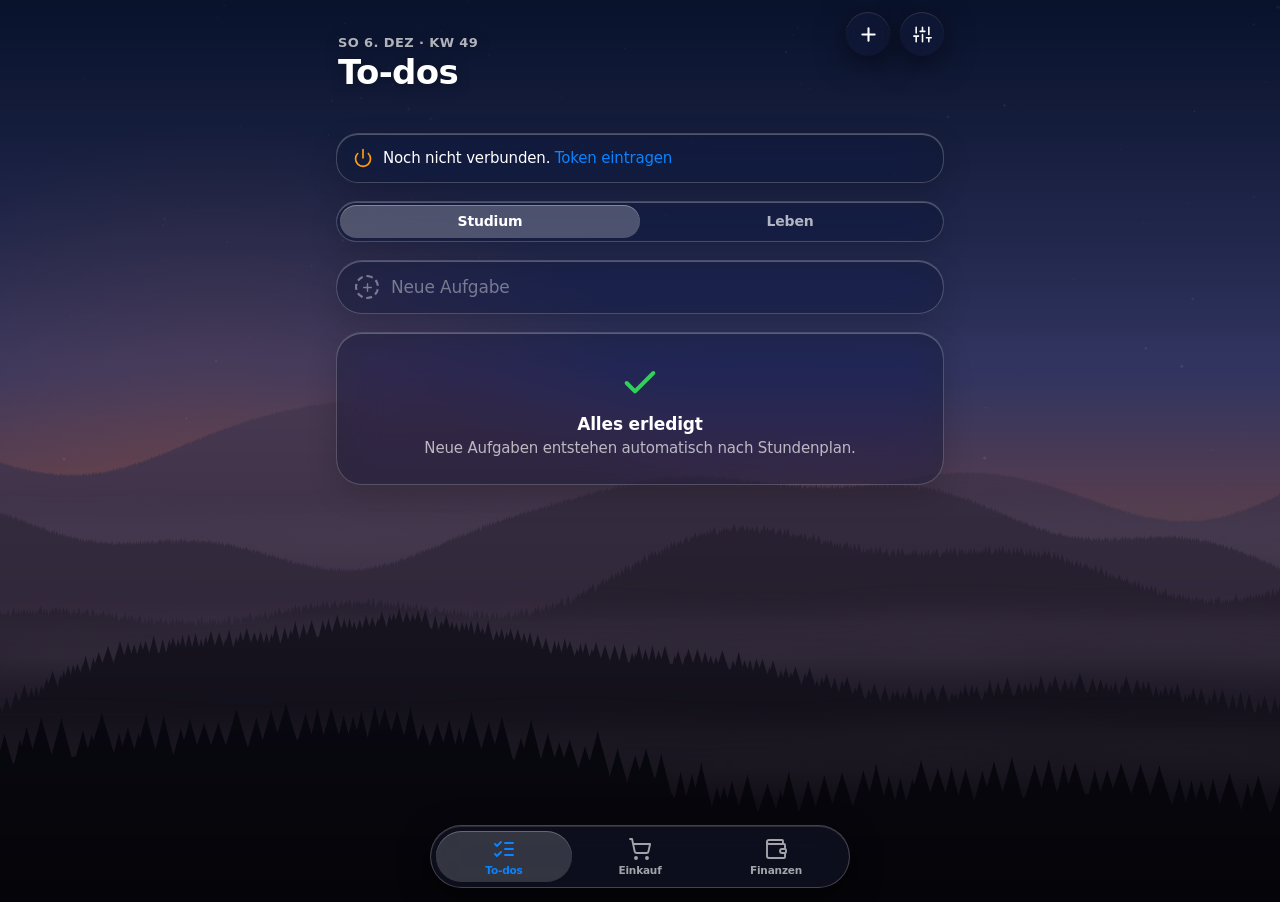
==== commit b9acb9d4: "Einstellungen: gemeinsamer Sichern-Knopf, Rückfrage beim Zurück, Sortieren per Griff, Pausen-Layout;" ====
--- a/index.html
+++ b/index.html
@@ -34,7 +34,7 @@
   <section id="tab-todos" hidden>
     <div class="segment" data-seg="todoListe" style="--n:2"><button data-v="studium">Studium</button><button data-v="leben">Leben</button></div>
     <div class="gruppe eingabe-gruppe">
-      <div class="zeile eingabe"><span class="kreis plus" id="plus-todo"></span><input class="feld" id="todo-input" placeholder="Neue Aufgabe" enterkeyhint="done" autocomplete="off"></div>
+      <div class="zeile eingabe"><span class="kreis plus" id="plus-todo"></span><input class="feld" id="todo-input" placeholder="Neue Aufgabe" enterkeyhint="done" autocomplete="off"><button class="senden" id="todo-senden" aria-label="Hinzufügen" hidden></button></div>
       <div class="zubehoer" id="todo-zubehoer" hidden>
         <div class="chips" id="todo-module"></div>
         <div class="chips" id="todo-faellig"></div>
--- a/phone.css
+++ b/phone.css
@@ -15,7 +15,7 @@
 .wetterzeile b { color: var(--text); font-weight: 600; }
 
 /* Tab-Leiste */
-.tabbar { position: fixed; left: 50%; transform: translateX(-50%); bottom: calc(env(safe-area-inset-bottom) * .45); width: min(calc(100% - 40px), 420px);
+.tabbar { position: fixed; left: 50%; transform: translateX(-50%); bottom: calc(env(safe-area-inset-bottom) * .45 + 12px); width: min(calc(100% - 40px), 420px);
   display: grid; grid-template-columns: repeat(3, 1fr); padding: 5px; border-radius: 999px; z-index: 30; }
 .tab-pille { position: absolute; top: 5px; bottom: 5px; left: 5px; width: calc((100% - 10px) / 3); border-radius: 999px; background: rgba(120, 120, 128, .16);
   transform: translateX(calc(100% * var(--i, 0))); transition: transform .4s cubic-bezier(.3, .9, .3, 1.1); }
@@ -136,3 +136,6 @@
 .glasapp .task .loesch { opacity: 0; transition: opacity .2s; }
 .glasapp .task.zieht .loesch, .glasapp .task.auf .loesch { opacity: 1; }
 .glasapp .tab-pille { background: rgba(255, 255, 255, .16); box-shadow: inset 0 1px 0 rgba(255,255,255,.25); }
+
+.senden { flex: none; width: 30px; height: 30px; border-radius: 50%; border: 0; background: var(--accent); color: #fff; display: grid; place-items: center; margin-left: 8px; }
+.senden[hidden] { display: none; }
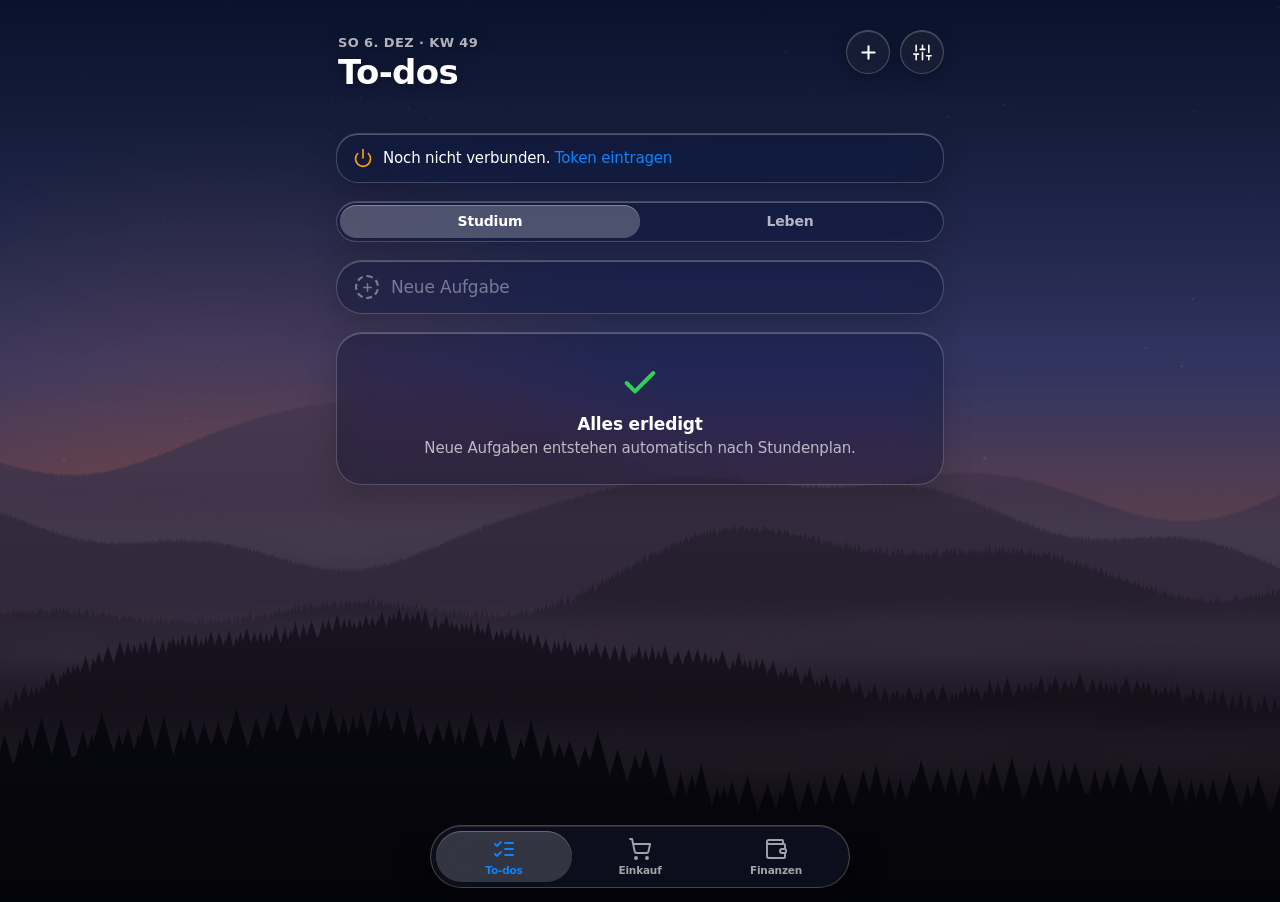
==== commit 7b9ff0e0: "Handy: Wochenübersicht im Studium-Tab (erledigt pro Modul) Co-Authored-By: Claude Sonnet 5.5 <norepl" ====
--- a/index.html
+++ b/index.html
@@ -33,6 +33,7 @@
 
   <section id="tab-todos" hidden>
     <div class="segment" data-seg="todoListe" style="--n:2"><button data-v="studium">Studium</button><button data-v="leben">Leben</button></div>
+    <div id="woche-karte"></div>
     <div class="gruppe eingabe-gruppe">
       <div class="zeile eingabe"><span class="kreis plus" id="plus-todo"></span><input class="feld" id="todo-input" placeholder="Neue Aufgabe" enterkeyhint="done" autocomplete="off"><button class="senden" id="todo-senden" aria-label="Hinzufügen" hidden></button></div>
       <div class="zubehoer" id="todo-zubehoer" hidden>
--- a/phone.css
+++ b/phone.css
@@ -2,7 +2,7 @@
 .tint { position: fixed; inset: 0 0 auto 0; height: 340px; z-index: 0; pointer-events: none; transition: background .6s;
   background: radial-gradient(120% 100% at 15% 0%, var(--tint-farbe, rgba(0,122,255,.16)), transparent 70%); }
 
-.nav-knoepfe { position: fixed; top: calc(env(safe-area-inset-top) + 12px); right: max(16px, calc(50% - 304px)); display: flex; gap: 10px; z-index: 25; }
+.nav-knoepfe { position: fixed; top: calc(env(safe-area-inset-top) + 30px); right: max(16px, calc(50% - 304px)); display: flex; gap: 10px; z-index: 25; }
 .rund { width: 44px; height: 44px; border-radius: 50%; display: grid; place-items: center; color: var(--text); border: 0; padding: 0; }
 .rund:active { transform: scale(.92); }
 .rund.akzent { background: var(--accent); color: #fff; border: 0; box-shadow: 0 6px 18px rgba(0, 122, 255, .35), inset 0 1px 0 rgba(255,255,255,.35); }
@@ -117,8 +117,9 @@
 /* Wischen zum Löschen */
 .zeile.task { padding: 0; overflow: hidden; }
 .task .vorn { display: flex; align-items: center; gap: 12px; min-height: 52px; padding: 9px 18px; width: 100%; box-sizing: border-box; background: var(--karte); position: relative; z-index: 1; transition: transform .28s cubic-bezier(.25,.9,.3,1); touch-action: pan-y; }
-.task.zieht .vorn { transition: none; }
-.task .loesch { position: absolute; top: 0; right: 0; bottom: 0; width: 96px; border: 0; background: var(--bad); color: #fff; font: inherit; font-size: 16px; font-weight: 600; display: grid; place-items: center; }
+.task.zieht .vorn, .task.zieht .loesch { transition: none; }
+.task.zieht .loesch, .task.auf .loesch { visibility: visible; transition-delay: 0s; }
+.task .loesch { visibility: hidden; position: absolute; top: 0; right: 0; bottom: 0; width: 0; padding: 0; overflow: hidden; white-space: nowrap; transition: width .28s cubic-bezier(.25,.9,.3,1), visibility 0s linear .28s; border: 0; background: var(--bad); color: #fff; font: inherit; font-size: 16px; font-weight: 600; display: grid; place-items: center; }
 
 
 /* ---------- Liquid-Glass-Look (nur Handy-App) ---------- */
@@ -133,9 +134,17 @@
 .glasapp .segment::before { box-shadow: inset 0 1px 0 rgba(255,255,255,.3); }
 .glasapp .kopf, .glasapp .gruppe-titel, .glasapp .unterlabel { text-shadow: 0 1px 14px rgba(0, 0, 0, .35); }
 .glasapp .task .vorn { background: transparent; }
-.glasapp .task .loesch { opacity: 0; transition: opacity .2s; }
-.glasapp .task.zieht .loesch, .glasapp .task.auf .loesch { opacity: 1; }
 .glasapp .tab-pille { background: rgba(255, 255, 255, .16); box-shadow: inset 0 1px 0 rgba(255,255,255,.25); }
 
 .senden { flex: none; width: 30px; height: 30px; border-radius: 50%; border: 0; background: var(--accent); color: #fff; display: grid; place-items: center; margin-left: 8px; }
 .senden[hidden] { display: none; }
+
+/* Kopfzeilen-Knöpfe ohne Backdrop-Blur: der verschmiert am oberen Rand */
+.rund.glas:not(.akzent) { background: rgba(40, 40, 44, .42); -webkit-backdrop-filter: blur(18px) saturate(160%); backdrop-filter: blur(18px) saturate(160%); border: .5px solid rgba(255, 255, 255, .22); box-shadow: inset 0 1px 0 rgba(255,255,255,.18), 0 4px 16px rgba(0,0,0,.25); }
+
+.blatt { overscroll-behavior: contain; }
+
+.wk { min-height: 44px; padding-top: 6px; padding-bottom: 6px; }
+.wk-m { width: 58px; flex: none; }
+.wk-bar { flex: 1; height: 6px; border-radius: 999px; background: var(--karte2); overflow: hidden; }
+.wk-bar i { display: block; height: 100%; border-radius: inherit; }
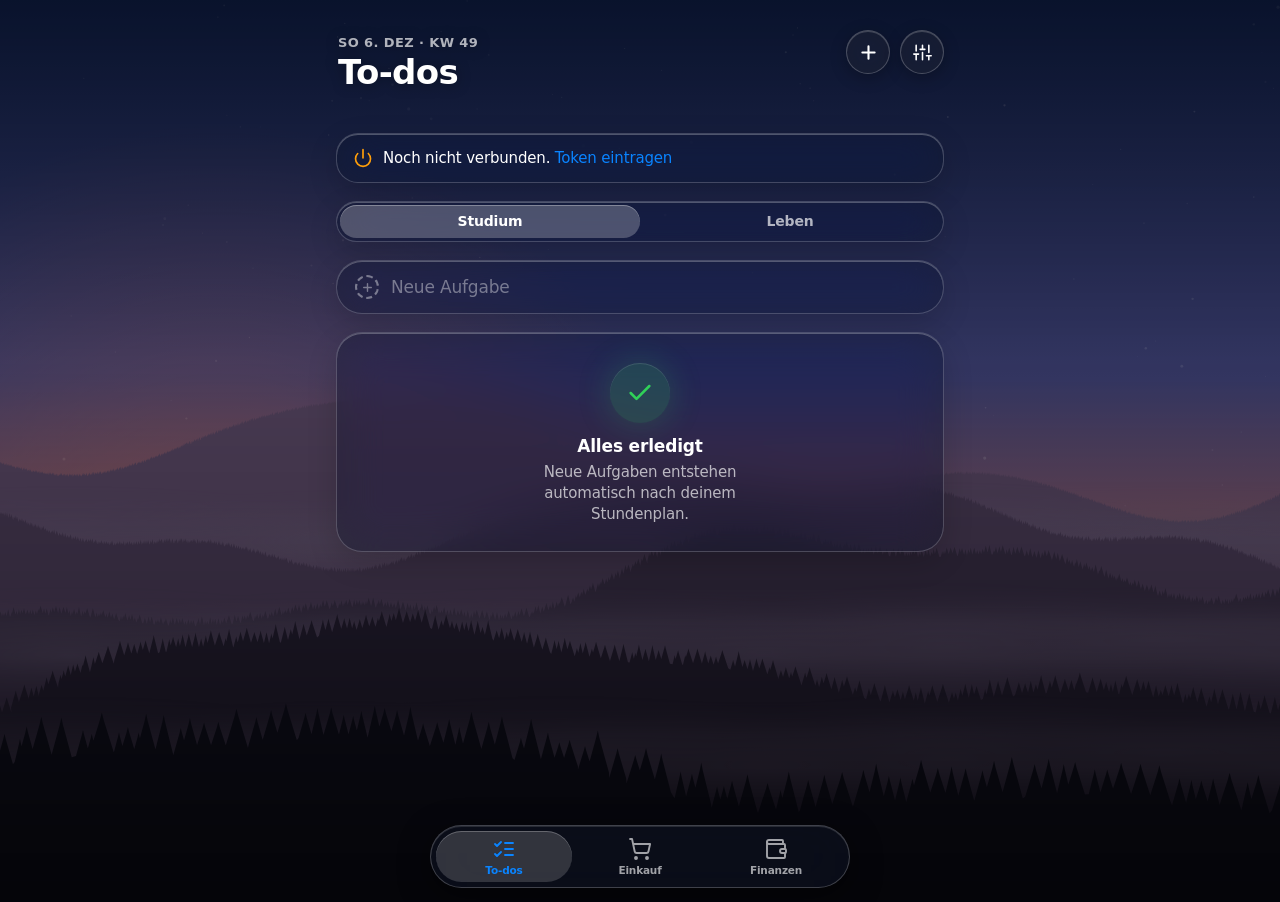
==== commit 91854ca2: "Monatsbericht als PDF: A4-Seite mit Monat, Vormonaten und Verlauf, Teilen aus der App Co-Authored-By" ====
--- a/index.html
+++ b/index.html
@@ -63,6 +63,7 @@
       <div class="gruppe-titel"><span>Kategorien</span><span class="zahl" id="fin-hinweis"></span></div>
       <div class="gruppe" id="fin-kat"></div>
       <div id="fin-letzte"></div>
+      <button class="textknopf" id="bericht-knopf" hidden>Monatsbericht als PDF</button>
     </div>
     <div id="fin-verlauf" hidden>
       <div class="chips" id="verlauf-chips" style="margin-bottom:14px"></div>
@@ -109,6 +110,16 @@
   <button class="loeschknopf" id="aufgabe-loeschen">Aufgabe löschen</button>
 </div>
 
+<!-- Monatsbericht -->
+<div class="blatt glas" id="blatt-bericht">
+  <div class="griff"></div>
+  <div class="kopfzeile"><button class="rund-k" data-zu aria-label="Schließen"></button><b>Monatsbericht</b><span style="width:38px"></span></div>
+  <div class="unterlabel">Monat</div>
+  <div class="chips" id="bericht-monate" style="margin-bottom:18px"></div>
+  <button class="hauptknopf" id="bericht-teilen" disabled>PDF wird erstellt …</button>
+  <div class="fehler" id="bericht-fehler"></div>
+</div>
+
 <script type="module" src="phone.js"></script>
 </body>
 </html>
--- a/shared/style.css
+++ b/shared/style.css
@@ -5,6 +5,11 @@
   --seg: rgba(118, 118, 128, .12); --seg-an: #fff; --schatten: 0 1px 2px rgba(0, 0, 0, .04);
   --glas: rgba(255, 255, 255, .72); --glas-rand: rgba(255, 255, 255, .8); --glas-schatten: 0 8px 30px rgba(0, 0, 0, .12), 0 1px 3px rgba(0, 0, 0, .06);
   --rund: 26px; --tint: #007aff;
+  /* Bewegung: starke Ausklang-Kurve, iOS-Blatt-Kurve und eine Feder ohne Nachschwingen */
+  --ease-out: cubic-bezier(.23, 1, .32, 1);
+  --ease-in-out: cubic-bezier(.77, 0, .175, 1);
+  --ease-drawer: cubic-bezier(.32, .72, 0, 1);
+  --feder: linear(0, .039 4%, .127 8%, .237 12%, .349 17%, .456 21%, .552 25%, .635 29%, .706 33%, .765 38%, .813 42%, .852 46%, .884 50%, .909 54%, .929 58%, .945 62%, .957 67%, .967 71%, .975 75%, .98 79%, .985 83%, .988 88%, .991 92%, .993 96%, 1);
 }
 @media all {
   :root {
@@ -16,6 +21,14 @@
 }
 * { box-sizing: border-box; -webkit-tap-highlight-color: transparent; }
 html, body { margin: 0; }
+html { -webkit-text-size-adjust: 100%; }
+/* Bedienelemente: kein Markieren bei langem Drücken, kein Doppeltipp-Zoom */
+button, a, label, .chip, .segment, .tabbar, .kreis, .zeile.task, .zeile.artikel, .zeile.kat, .zeile.buchung, .griff {
+  -webkit-user-select: none; user-select: none; -webkit-touch-callout: none; touch-action: manipulation; }
+/* Druck-Feedback: alles Antippbare gibt kurz nach */
+:where(button, .chip, a.rund):where(:not(:disabled)) { transition-property: transform, background-color, color, opacity, box-shadow; transition-duration: .14s; transition-timing-function: var(--ease-out); }
+:where(button, .chip, a.rund):where(:not(:disabled)):active { transform: scale(.96); }
+.segment button:active, .tabbar button:active { transform: scale(.94); }
 body { background: var(--bg); color: var(--text); font: 17px/1.35 -apple-system, BlinkMacSystemFont, "SF Pro Text", system-ui, sans-serif; -webkit-font-smoothing: antialiased; letter-spacing: -.01em; }
 button, input, select { font: inherit; color: inherit; letter-spacing: inherit; }
 a { color: var(--accent); text-decoration: none; }
@@ -37,12 +50,14 @@
 
 .segment { position: relative; display: flex; background: var(--seg); border-radius: 999px; padding: 3px; margin: 0 0 18px; }
 .segment::before { content: ""; position: absolute; top: 3px; bottom: 3px; left: 3px; width: calc((100% - 6px) / var(--n, 2)); border-radius: 999px; background: var(--seg-an);
-  box-shadow: 0 3px 10px rgba(0, 0, 0, .12), 0 1px 2px rgba(0, 0, 0, .06); transform: translateX(calc(100% * var(--i, 0))); transition: transform .35s cubic-bezier(.3, .9, .3, 1.05); }
+  box-shadow: 0 3px 10px rgba(0, 0, 0, .12), 0 1px 2px rgba(0, 0, 0, .06); transform: translateX(calc(100% * var(--i, 0))); transition: transform .45s var(--feder); }
 .segment button { position: relative; flex: 1; border: 0; background: transparent; padding: 7px 4px; border-radius: 999px; font-size: 14px; font-weight: 550; color: var(--t2); transition: color .25s; }
 .segment button.an { color: var(--text); font-weight: 650; }
 
-.kreis { width: 24px; height: 24px; border-radius: 50%; border: 2px solid var(--cd, var(--t3)); flex: none; display: grid; place-items: center; color: transparent; background: none; padding: 0; transition: background .2s, transform .15s; }
+.kreis { width: 24px; height: 24px; border-radius: 50%; border: 2px solid var(--cd, var(--t3)); flex: none; display: grid; place-items: center; color: transparent; background: none; padding: 0; transition: background .2s, transform .15s var(--ease-out), color .2s; }
 .kreis:active { transform: scale(.85); }
+.weg .kreis.an { animation: kreis-pop .32s var(--ease-out); }
+@keyframes kreis-pop { 0% { transform: scale(.85); } 55% { transform: scale(1.12); } 100% { transform: none; } }
 .kreis.an { background: var(--cd, var(--accent)); color: #fff; }
 @media all { .kreis { border-color: var(--c, var(--t3)); } .kreis.an { background: var(--c, var(--accent)); color: #000; } }
 
@@ -63,8 +78,13 @@
 
 #toast { position: fixed; left: 50%; bottom: 82px; transform: translate(-50%, 20px) scale(.96); opacity: 0; pointer-events: none;
   border-radius: 999px; padding: 8px 8px 8px 18px; display: flex; gap: 12px; align-items: center; font-size: 15px; font-weight: 500;
-  transition: transform .3s cubic-bezier(.3, .9, .3, 1.1), opacity .25s; z-index: 60; max-width: calc(100% - 32px); white-space: nowrap;
+  transition: transform .2s var(--ease-out), opacity .18s; z-index: 60; max-width: calc(100% - 32px); white-space: nowrap;
   background: var(--glas); -webkit-backdrop-filter: blur(22px) saturate(180%); backdrop-filter: blur(22px) saturate(180%); border: .5px solid var(--glas-rand); box-shadow: var(--glas-schatten); }
 #toast span { overflow: hidden; text-overflow: ellipsis; }
-#toast.an { transform: translate(-50%, 0) scale(1); opacity: 1; pointer-events: auto; }
+#toast.an { transform: translate(-50%, 0) scale(1); opacity: 1; pointer-events: auto; transition: transform .38s var(--ease-out), opacity .25s; }
 #toast button { background: var(--accent); border: 0; color: #fff; font-weight: 650; padding: 6px 13px; border-radius: 999px; font-size: 14px; }
+
+@media (prefers-reduced-motion: reduce) {
+  *, *::before, *::after { transition-duration: .01ms !important; animation-duration: .01ms !important; }
+  .schleier, .blatt, #toast, .frage, .frage-box { transition-duration: .2s !important; }
+}
--- a/phone.css
+++ b/phone.css
@@ -1,10 +1,10 @@
-main { position: relative; z-index: 1; padding: calc(env(safe-area-inset-top) + 32px) 16px 140px; min-height: calc(100vh + 2px); max-width: 640px; margin: 0 auto; }
+main { position: relative; z-index: 1; padding: calc(env(safe-area-inset-top) + 32px) 16px 140px; min-height: calc(100vh + 2px); min-height: calc(100dvh + 2px); max-width: 640px; margin: 0 auto; }
 .tint { position: fixed; inset: 0 0 auto 0; height: 340px; z-index: 0; pointer-events: none; transition: background .6s;
   background: radial-gradient(120% 100% at 15% 0%, var(--tint-farbe, rgba(0,122,255,.16)), transparent 70%); }
 
 .nav-knoepfe { position: fixed; top: calc(env(safe-area-inset-top) + 30px); right: max(16px, calc(50% - 304px)); display: flex; gap: 10px; z-index: 25; }
 .rund { width: 44px; height: 44px; border-radius: 50%; display: grid; place-items: center; color: var(--text); border: 0; padding: 0; }
-.rund:active { transform: scale(.92); }
+.rund:active { transform: scale(.9); }
 .rund.akzent { background: var(--accent); color: #fff; border: 0; box-shadow: 0 6px 18px rgba(0, 122, 255, .35), inset 0 1px 0 rgba(255,255,255,.35); }
 
 .kopf { margin: 2px 2px 18px; padding-right: 110px; }
@@ -18,7 +18,7 @@
 .tabbar { position: fixed; left: 50%; transform: translateX(-50%); bottom: calc(env(safe-area-inset-bottom) * .45 + 12px); width: min(calc(100% - 40px), 420px);
   display: grid; grid-template-columns: repeat(3, 1fr); padding: 5px; border-radius: 999px; z-index: 30; }
 .tab-pille { position: absolute; top: 5px; bottom: 5px; left: 5px; width: calc((100% - 10px) / 3); border-radius: 999px; background: rgba(120, 120, 128, .16);
-  transform: translateX(calc(100% * var(--i, 0))); transition: transform .4s cubic-bezier(.3, .9, .3, 1.1); }
+  transform: translateX(calc(100% * var(--i, 0))); transition: transform .5s var(--feder); }
 .tabbar button { position: relative; border: 0; background: none; display: flex; flex-direction: column; align-items: center; gap: 2px; padding: 6px 0 5px; font-size: 10.5px; font-weight: 600; color: var(--text); opacity: .62; transition: color .25s, opacity .25s; }
 .tabbar button.an { color: var(--accent); opacity: 1; }
 .tabbar .ic { width: 24px; height: 24px; }
@@ -90,10 +90,13 @@
 .schleier { position: fixed; inset: 0; background: rgba(0, 0, 0, .28); z-index: 40; opacity: 0; pointer-events: none; transition: opacity .3s; }
 .schleier.an { opacity: 1; pointer-events: auto; }
 .blatt { position: fixed; left: 8px; right: 8px; bottom: calc(8px + env(safe-area-inset-bottom) * .3); max-width: 620px; margin: 0 auto; border-radius: 36px; padding: 8px 18px 20px; z-index: 41;
-  transform: translateY(calc(100% + 60px)); visibility: hidden; transition: transform .42s cubic-bezier(.25, .9, .3, 1), visibility 0s .42s; max-height: calc(100% - env(safe-area-inset-top) - 30px); overflow-y: auto;
+  transform: translateY(calc(100% + 60px)); visibility: hidden; transition: transform .3s var(--ease-out), visibility 0s .3s; max-height: calc(100% - env(safe-area-inset-top) - 30px); overflow-y: auto;
   --glas: rgba(242, 242, 247, .9); }
 @media all { .blatt { --glas: rgba(28, 28, 30, .9); } }
-.blatt.an { transform: none; visibility: visible; transition: transform .42s cubic-bezier(.25, .9, .3, 1), visibility 0s; }
+.blatt.an { transform: none; visibility: visible; transition: transform .45s var(--ease-drawer), visibility 0s; }
+.blatt.zieht { transition: none !important; }
+.blatt .griff { position: relative; }
+.blatt .griff::after { content: ""; position: absolute; inset: -14px -60px; } /* größere Greiffläche */
 .blatt .griff { width: 38px; height: 5px; border-radius: 3px; background: var(--t3); margin: 0 auto 8px; opacity: .7; }
 .blatt .kopfzeile { display: flex; justify-content: space-between; align-items: center; margin-bottom: 14px; }
 .blatt .kopfzeile b { font-size: 17px; font-weight: 650; }
@@ -103,10 +106,10 @@
 .betragfeld { display: block; width: 100%; border: 0; background: none; outline: none; text-align: center; font-family: ui-rounded, -apple-system, system-ui; font-size: 46px; font-weight: 700; letter-spacing: -.03em; padding: 4px 0 14px; font-variant-numeric: tabular-nums; }
 .betragfeld::placeholder { color: var(--t3); }
 .katwahl { display: grid; grid-template-columns: repeat(3, 1fr); gap: 8px; margin-bottom: 14px; }
-.katwahl button { border: 0; background: var(--karte); border-radius: 18px; padding: 11px 4px 9px; display: flex; flex-direction: column; align-items: center; gap: 6px; font-size: 12.5px; font-weight: 600; transition: transform .15s; }
+.katwahl button { border: 0; background: var(--karte); border-radius: 18px; padding: 11px 4px 9px; display: flex; flex-direction: column; align-items: center; gap: 6px; font-size: 12.5px; font-weight: 600; }
 .katwahl button:active { transform: scale(.95); }
 .katwahl button.an { box-shadow: inset 0 0 0 2.5px var(--c); }
-.datumfeld { border: 0; background: var(--karte2); border-radius: 10px; padding: 6px 10px; font-size: 15px; color: var(--accent); outline: none; }
+.datumfeld { border: 0; background: var(--karte2); border-radius: 10px; padding: 6px 10px; font-size: 16px; color: var(--accent); outline: none; }
 .datumfeld.voll { display: block; width: 100%; margin-bottom: 12px; padding: 10px 12px; }
 .loeschknopf { display: block; width: 100%; border: 0; border-radius: 16px; padding: 13px; background: var(--karte); color: var(--bad); font-weight: 600; margin-top: 8px; }
 .fehler { color: var(--bad); font-size: 14px; text-align: center; min-height: 18px; margin-top: 6px; }
@@ -116,10 +119,10 @@
 
 /* Wischen zum Löschen */
 .zeile.task { padding: 0; overflow: hidden; }
-.task .vorn { display: flex; align-items: center; gap: 12px; min-height: 52px; padding: 9px 18px; width: 100%; box-sizing: border-box; background: var(--karte); position: relative; z-index: 1; transition: transform .28s cubic-bezier(.25,.9,.3,1); touch-action: pan-y; }
+.task .vorn { display: flex; align-items: center; gap: 12px; min-height: 52px; padding: 9px 18px; width: 100%; box-sizing: border-box; background: var(--karte); position: relative; z-index: 1; transition: transform .32s var(--ease-out), background-color .2s; touch-action: pan-y; }
 .task.zieht .vorn, .task.zieht .loesch { transition: none; }
 .task.zieht .loesch, .task.auf .loesch { visibility: visible; transition-delay: 0s; }
-.task .loesch { visibility: hidden; position: absolute; top: 0; right: 0; bottom: 0; width: 0; padding: 0; overflow: hidden; white-space: nowrap; transition: width .28s cubic-bezier(.25,.9,.3,1), visibility 0s linear .28s; border: 0; background: var(--bad); color: #fff; font: inherit; font-size: 16px; font-weight: 600; display: grid; place-items: center; }
+.task .loesch { visibility: hidden; position: absolute; top: 0; right: 0; bottom: 0; width: 0; padding: 0; overflow: hidden; white-space: nowrap; transition: width .32s var(--ease-out), visibility 0s linear .32s; border: 0; background: var(--bad); color: #fff; font: inherit; font-size: 16px; font-weight: 600; display: grid; place-items: center; }
 
 
 /* ---------- Liquid-Glass-Look (nur Handy-App) ---------- */
@@ -148,3 +151,63 @@
 .wk-m { width: 58px; flex: none; }
 .wk-bar { flex: 1; height: 6px; border-radius: 999px; background: var(--karte2); overflow: hidden; }
 .wk-bar i { display: block; height: 100%; border-radius: inherit; }
+
+/* Zeilen: Antippen hellt kurz auf (wie iOS-Listen) */
+.zeile.kat, .zeile.artikel, .task .vorn, .eintrag { transition: background-color .2s; }
+.zeile.kat:active, .zeile.artikel:active, .task:not(.zieht) .vorn:active, .eintrag:active { background-color: rgba(255, 255, 255, .07); transition-duration: 0s; }
+.loesch:active { transform: none; filter: brightness(.88); }
+/* Ganz durchwischen: das Rot übernimmt die Zeile */
+.task.voll .loesch { justify-items: start; padding-left: 26px; }
+.task.weg .vorn, .task.weg .loesch { transition-duration: .2s; }
+
+/* Leere Zustände */
+.leer { display: flex; flex-direction: column; align-items: center; gap: 4px; }
+.leer b { margin: 8px 0 0; }
+.leer > span:not(.leer-ic) { max-width: 30ch; line-height: 1.4; }
+.leer-ic { width: 60px; height: 60px; border-radius: 50%; display: grid; place-items: center; color: var(--lc); background: color-mix(in srgb, var(--lc) 18%, transparent); box-shadow: inset 0 1px 0 rgba(255,255,255,.12), 0 0 34px color-mix(in srgb, var(--lc) 22%, transparent); }
+.leer .leer-ic .ic { margin: 0; width: 28px; height: 28px; color: var(--lc); }
+.leer.klein { padding: 16px; font-size: 15px; }
+
+/* Platzhalter beim allerersten Laden */
+.ph-kreis { width: 24px; height: 24px; border-radius: 50%; flex: none; background: rgba(255,255,255,.1); }
+.ph-balken { display: block; height: 14px; border-radius: 7px; background: linear-gradient(90deg, rgba(255,255,255,.08) 0%, rgba(255,255,255,.16) 50%, rgba(255,255,255,.08) 100%) 0 0 / 200% 100%; animation: ph-glanz 1.4s linear infinite; }
+@keyframes ph-glanz { to { background-position: -200% 0; } }
+.platzhalter { pointer-events: none; }
+
+/* Worst-Case: lange Namen, Wörter ohne Leerzeichen, große Beträge */
+.held .reihe > div:first-child { min-width: 0; }
+.held .gross.lang { font-size: 34px; }
+.artikel .haupt { overflow-wrap: anywhere; }
+.kat .oben > span:first-child { min-width: 0; overflow: hidden; text-overflow: ellipsis; white-space: nowrap; }
+.kat .betrag { flex: none; white-space: nowrap; }
+.buchung .haupt > div { overflow: hidden; text-overflow: ellipsis; white-space: nowrap; }
+.buchung .betrag { flex: none; white-space: nowrap; }
+.eintrag .haupt { min-width: 0; }
+
+/* Wochenkarte: zugeklappt ein Balken mit einem Abschnitt je Modul */
+.wk-kurz { min-height: 46px; cursor: pointer; gap: 14px; -webkit-user-select: none; user-select: none; transition: background-color .2s; }
+.wk-kurz:active { background-color: rgba(255, 255, 255, .07); transition-duration: 0s; }
+.wk-seg { flex: 1; display: flex; gap: 3px; height: 8px; }
+.wk-seg > span { min-width: 6px; border-radius: 999px; overflow: hidden; background: color-mix(in srgb, var(--c) 26%, transparent); }
+.wk-seg i { display: block; height: 100%; border-radius: inherit; background: var(--c); }
+.wk-pfeil { flex: none; width: 8px; height: 8px; margin: -4px 3px 0 0; border-right: 2px solid var(--t2); border-bottom: 2px solid var(--t2); transform: rotate(45deg); transition: transform .3s var(--ease-out); }
+.wk-pfeil.auf { transform: translateY(4px) rotate(-135deg); }
+
+/* Kopf: dunkler Verlauf, sobald Inhalt unter den runden Knöpfen durchläuft */
+body.glasapp::before { content: ""; position: fixed; top: 0; left: 0; right: 0; height: calc(env(safe-area-inset-top) + 124px); z-index: 20; pointer-events: none; opacity: 0; transition: opacity .25s;
+  background: linear-gradient(to bottom, rgba(2, 4, 11, .92) 0%, rgba(2, 4, 11, .72) 35%, rgba(2, 4, 11, .38) 62%, rgba(2, 4, 11, .12) 82%, rgba(2, 4, 11, 0) 94%);
+  /* zusätzlich ausmaskiert, damit die Unterkante in Safari sicher nicht als Linie stehen bleibt */
+  -webkit-mask-image: linear-gradient(to bottom, #000 40%, transparent 96%); mask-image: linear-gradient(to bottom, #000 40%, transparent 96%); }
+body.glasapp.gescrollt::before { opacity: 1; }
+/* Tab-Leiste: dichter, damit Listentext darunter nicht mitzulesen ist */
+.glasapp .tabbar { background: rgba(12, 16, 30, .76); -webkit-backdrop-filter: blur(30px) saturate(170%); backdrop-filter: blur(30px) saturate(170%); }
+/* Im Blatt umbrechen die Chips, statt am Rand abgeschnitten zu werden */
+.blatt .chips { flex-wrap: wrap; overflow: visible; margin-left: 0; margin-right: 0; padding-left: 0; padding-right: 0; }
+/* Überfälliges ist am Datum erkennbar */
+.task .neben.ueber { color: #ff8e85; }
+.kz-hinweis { grid-column: 1 / -1; text-align: center; font-size: 13px; color: var(--t2); }
+
+/* Monatsbericht */
+.hauptknopf { display: block; width: 100%; border: 0; border-radius: 16px; padding: 14px; background: var(--accent); color: #fff; font-weight: 650; }
+.hauptknopf:disabled { opacity: .5; }
+#bericht-knopf { display: block; margin: -8px auto 22px; }
